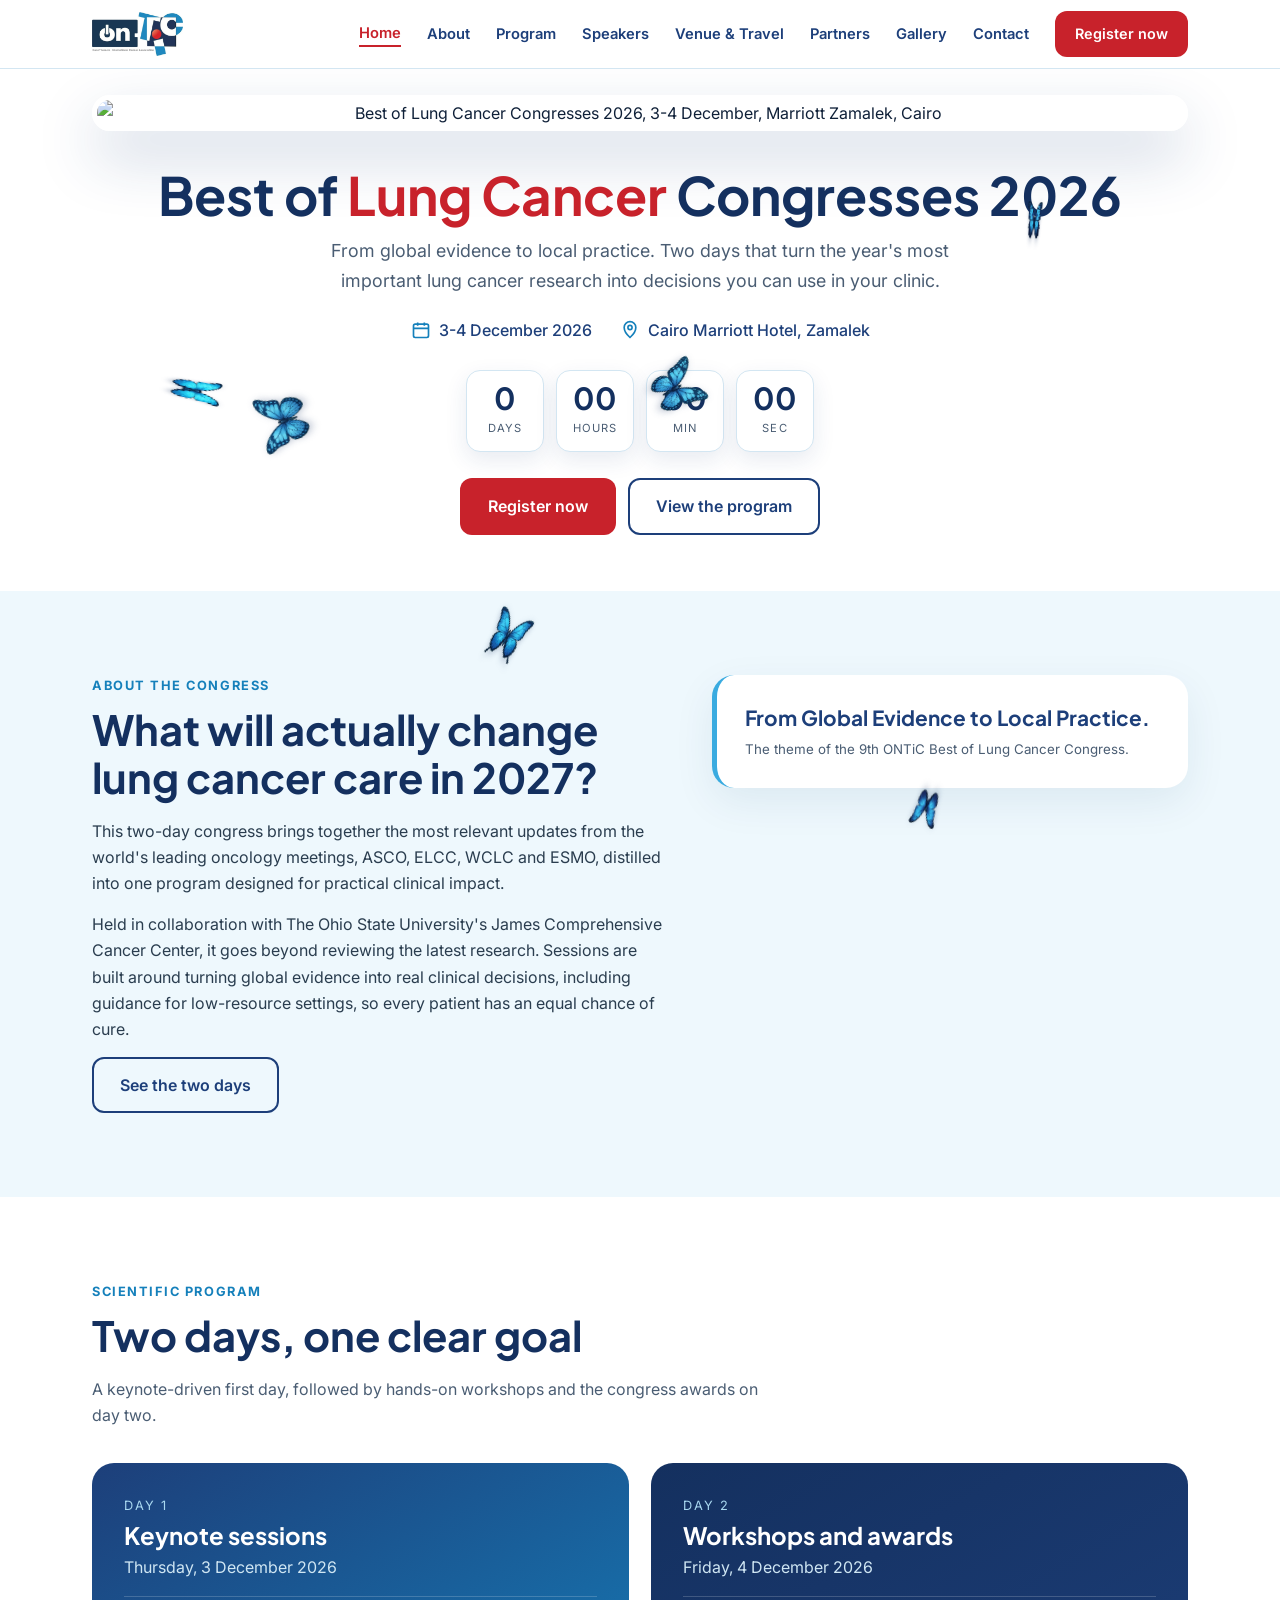
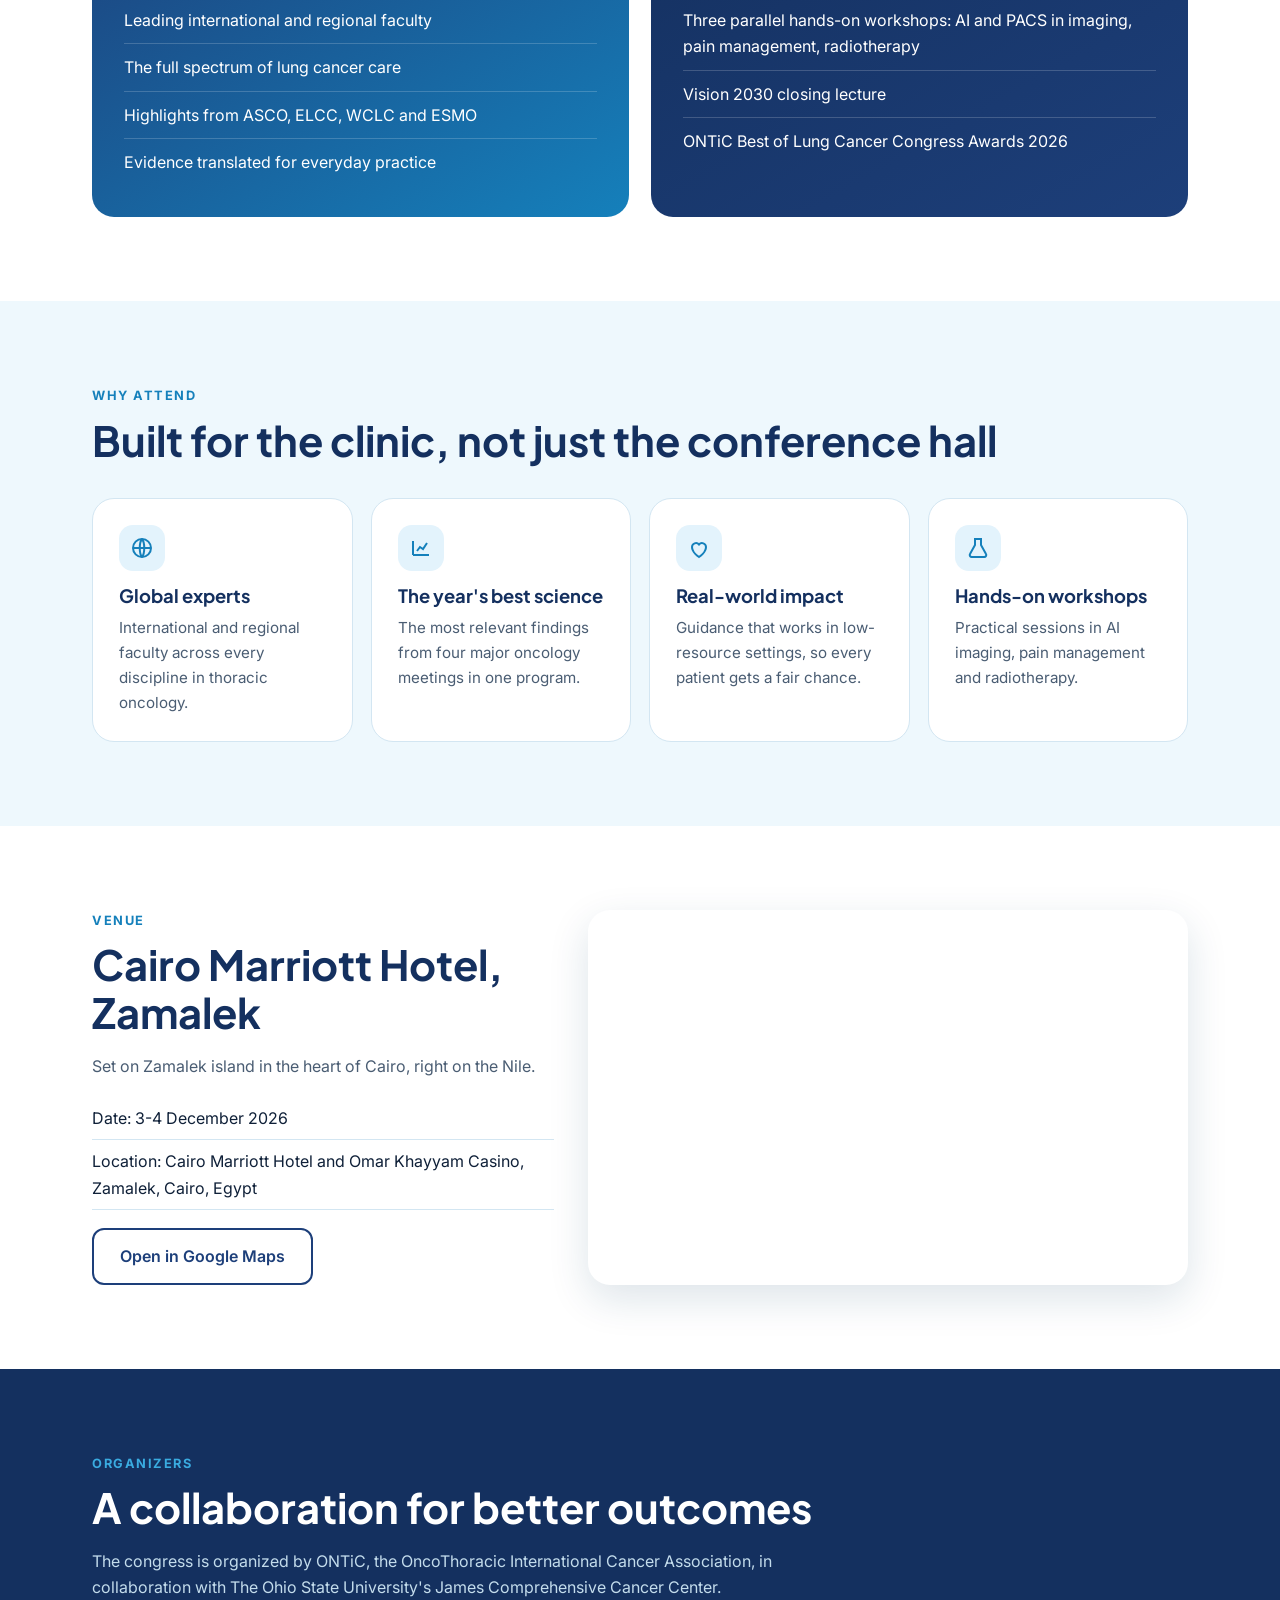
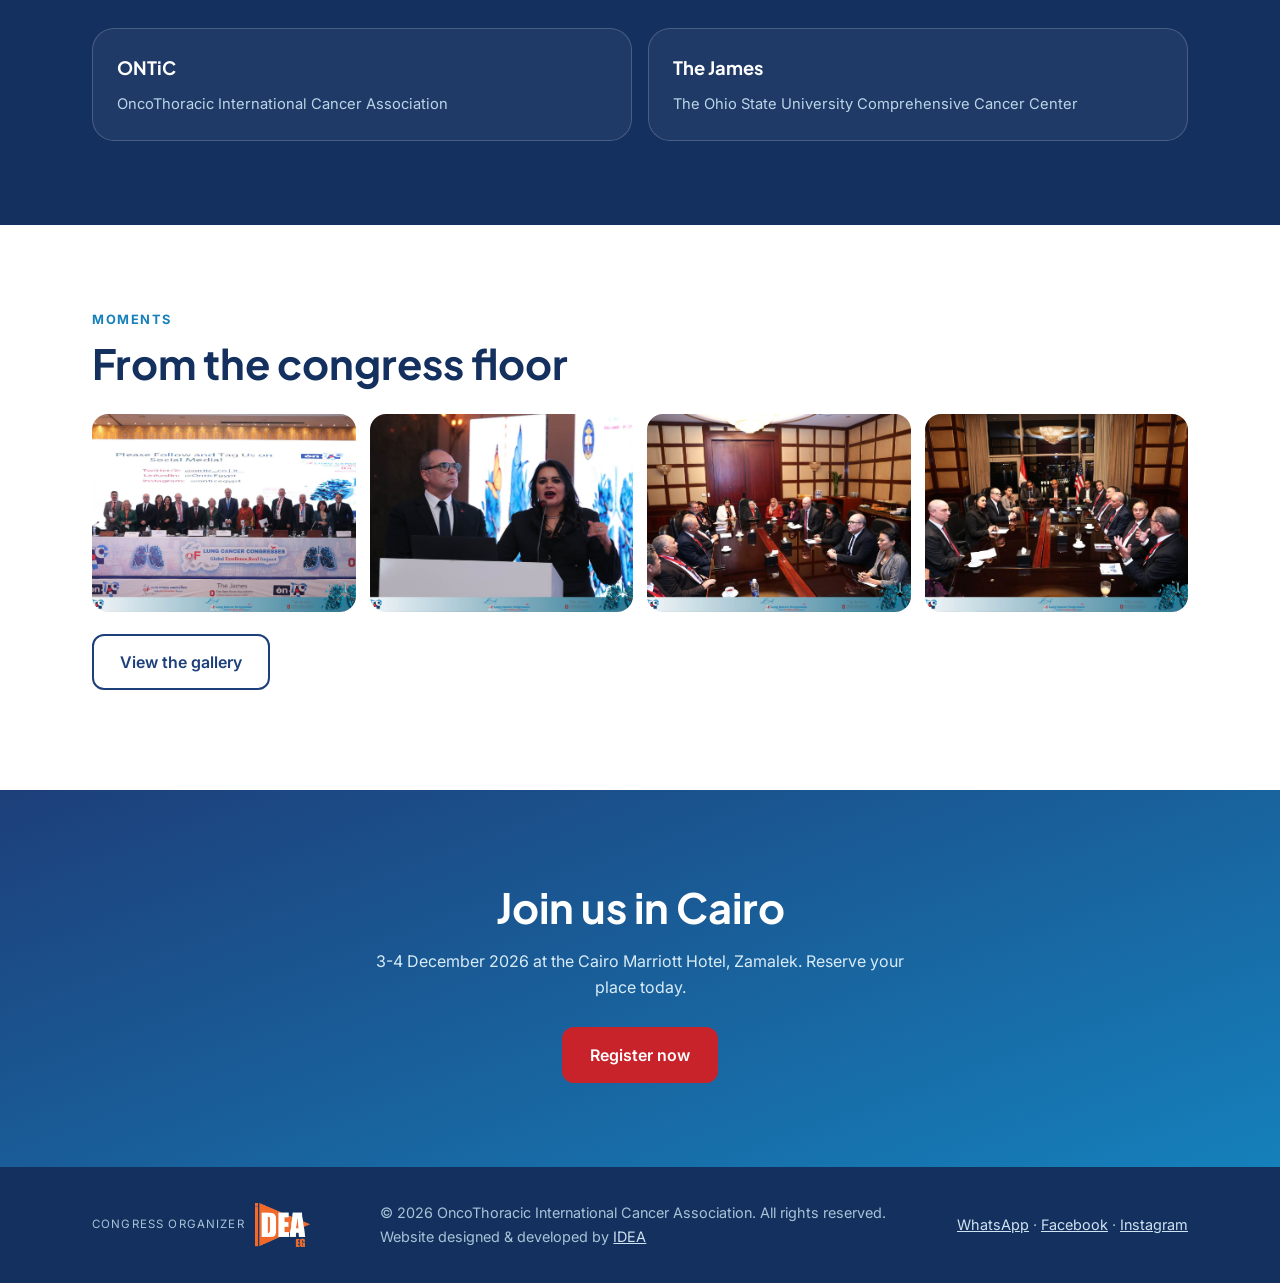
==== index.html @ 3c04a52d "Modify footer links for WhatsApp and Facebook Updated WhatsApp link in footer and Facebook link." ====
<!doctype html>
<html lang="en">
<head>
<meta charset="utf-8">
<meta name="viewport" content="width=device-width,initial-scale=1">
<title>Best of Lung Cancer Congresses 2026 | ONTiC</title>
<meta name="description" content="The 9th ONTiC Best of Lung Cancer Congress, 3-4 December 2026, Cairo Marriott Hotel, Zamalek. From global evidence to local practice, with The James Comprehensive Cancer Center.">
<meta name="theme-color" content="#0d3f64">
<meta property="og:title" content="Best of Lung Cancer Congresses 2026 | ONTiC">
<meta property="og:description" content="3-4 December 2026, Cairo Marriott Hotel, Zamalek. From global evidence to local practice.">
<meta property="og:image" content="https://qqdqkpdclkvppdilbjdg.supabase.co/storage/v1/object/public/website-media/1795201852388-791388853_122196458108934428_35098583031965682_n-edited.jpg">
<link rel="icon" href="data:image/svg+xml,%3Csvg xmlns='http://www.w3.org/2000/svg' viewBox='0 0 32 32'%3E%3Crect width='32' height='32' rx='8' fill='%230d3f64'/%3E%3Ctext x='16' y='22' font-size='17' font-family='Arial' font-weight='700' fill='white' text-anchor='middle'%3EO%3C/text%3E%3C/svg%3E">
<link rel="preconnect" href="https://fonts.googleapis.com"><link rel="preconnect" href="https://fonts.gstatic.com" crossorigin>
<link href="https://fonts.googleapis.com/css2?family=Inter:wght@400;500;600&family=Plus+Jakarta+Sans:wght@600;700;800&display=swap" rel="stylesheet">
<link rel="stylesheet" href="style.css">
</head>
<body>
<header><div class="wrap nav">
  <div class="logos"><a class="brand" href="./" aria-label="ONTiC home"><img src="img/brand/ontic-logo.png" alt="ONTiC, OncoThoracic International Cancer Association"></a></div>
  <nav><a href="./" class=on>Home</a><a href="about.html">About</a><a href="program.html">Program</a><a href="speakers.html">Speakers</a><a href="venue.html">Venue & Travel</a><a href="partners.html">Partners</a><a href="gallery.html">Gallery</a><a href="contact.html">Contact</a><a class="btn btn-red" href="https://dataeventseg.com/r/ontic-2026">Register now</a></nav>
</div></header>

<main id="top">
<section class="home-hero"><div class="wrap">
<img class="banner" src="https://qqdqkpdclkvppdilbjdg.supabase.co/storage/v1/object/public/website-media/1795201852388-791388853_122196458108934428_35098583031965682_n-edited.jpg" alt="Best of Lung Cancer Congresses 2026, 3-4 December, Marriott Zamalek, Cairo">
<h1>Best of <em>Lung Cancer</em> Congresses 2026</h1>
<p class="lead">From global evidence to local practice. Two days that turn the year's most important lung cancer research into decisions you can use in your clinic.</p>
<div class="facts"><div><svg viewBox="0 0 24 24"><rect x="3" y="5" width="18" height="16" rx="2"/><path d="M3 10h18M8 3v4M16 3v4"/></svg>3-4 December 2026</div><div><svg viewBox="0 0 24 24"><path d="M12 21s7-6.2 7-12a7 7 0 1 0-14 0c0 5.8 7 12 7 12z"/><circle cx="12" cy="9" r="2.5"/></svg>Cairo Marriott Hotel, Zamalek</div></div>
<div class="cd" id="cd"><div><b id="d">--</b><small>Days</small></div><div><b id="h">--</b><small>Hours</small></div><div><b id="m">--</b><small>Min</small></div><div><b id="s">--</b><small>Sec</small></div></div>
<div class="btns"><a class="btn btn-red" href="https://dataeventseg.com/r/ontic-2026">Register now</a><a class="btn btn-ghost" href="program.html">View the program</a></div></div></section>

<section class="about" id="about"><div class="wrap cols">
  <div>
    <div class="eyebrow">About the congress</div>
    <h2>What will actually change lung cancer care in 2027?</h2>
    <p>This two-day congress brings together the most relevant updates from the world's leading oncology meetings, ASCO, ELCC, WCLC and ESMO, distilled into one program designed for practical clinical impact.</p>
    <p>Held in collaboration with The Ohio State University's James Comprehensive Cancer Center, it goes beyond reviewing the latest research. Sessions are built around turning global evidence into real clinical decisions, including guidance for low-resource settings, so every patient has an equal chance of cure.</p>
    <a class="btn btn-line" href="program.html">See the two days</a>
  </div>
  <div class="quote"><q>From Global Evidence to Local Practice.</q><small>The theme of the 9th ONTiC Best of Lung Cancer Congress.</small></div>
</div></section>

<section id="program"><div class="wrap">
  <div class="eyebrow">Scientific program</div><h2>Two days, one clear goal</h2>
  <p class="sub">A keynote-driven first day, followed by hands-on workshops and the congress awards on day two.</p>
  <div class="days">
    <div class="day"><div class="n">Day 1</div><h3>Keynote sessions</h3><div class="dt">Thursday, 3 December 2026</div>
      <ul><li>Leading international and regional faculty</li><li>The full spectrum of lung cancer care</li><li>Highlights from ASCO, ELCC, WCLC and ESMO</li><li>Evidence translated for everyday practice</li></ul></div>
    <div class="day two"><div class="n">Day 2</div><h3>Workshops and awards</h3><div class="dt">Friday, 4 December 2026</div>
      <ul><li>Three parallel hands-on workshops: AI and PACS in imaging, pain management, radiotherapy</li><li>Vision 2030 closing lecture</li><li>ONTiC Best of Lung Cancer Congress Awards 2026</li></ul></div>
  </div>
</div></section>

<section id="why" style="background:var(--mist)"><div class="wrap">
  <div class="eyebrow">Why attend</div><h2>Built for the clinic, not just the conference hall</h2>
  <div class="cards">
    <div class="card"><i><svg viewBox="0 0 24 24"><circle cx="12" cy="12" r="9"/><path d="M3 12h18M12 3c3 3.5 3 14.5 0 18M12 3c-3 3.5-3 14.5 0 18"/></svg></i><h3>Global experts</h3><p>International and regional faculty across every discipline in thoracic oncology.</p></div>
    <div class="card"><i><svg viewBox="0 0 24 24"><path d="M4 19V5M4 19h16M8 15l3-4 3 2 4-6"/></svg></i><h3>The year's best science</h3><p>The most relevant findings from four major oncology meetings in one program.</p></div>
    <div class="card"><i><svg viewBox="0 0 24 24"><path d="M12 21s-7-4.5-7-10a4 4 0 0 1 7-2.5A4 4 0 0 1 19 11c0 5.5-7 10-7 10z"/></svg></i><h3>Real-world impact</h3><p>Guidance that works in low-resource settings, so every patient gets a fair chance.</p></div>
    <div class="card"><i><svg viewBox="0 0 24 24"><path d="M9 3v6l-5 9a2 2 0 0 0 2 3h12a2 2 0 0 0 2-3l-5-9V3M8 3h8"/></svg></i><h3>Hands-on workshops</h3><p>Practical sessions in AI imaging, pain management and radiotherapy.</p></div>
  </div>
</div></section>

<section class="venue" id="venue"><div class="wrap box">
  <div>
    <div class="eyebrow">Venue</div><h2>Cairo Marriott Hotel, Zamalek</h2>
    <p class="sub">Set on Zamalek island in the heart of Cairo, right on the Nile.</p>
    <ul><li>Date: 3-4 December 2026</li><li>Location: Cairo Marriott Hotel and Omar Khayyam Casino, Zamalek, Cairo, Egypt</li></ul>
    <a class="btn btn-line" target="_blank" rel="noopener" href="https://maps.app.goo.gl/ZYZ76ScKNF3MNKgS8">Open in Google Maps</a>
  </div>
  <iframe title="Venue map" loading="lazy" referrerpolicy="no-referrer-when-downgrade" src="https://www.google.com/maps?q=Cairo+Marriott+Hotel+%26+Omar+Khayyam+Casino,+Zamalek&output=embed"></iframe>
</div></section>

<section class="org" id="organizers"><div class="wrap">
  <div class="eyebrow" style="color:var(--sky)">Organizers</div><h2>A collaboration for better outcomes</h2>
  <p class="sub">The congress is organized by ONTiC, the OncoThoracic International Cancer Association, in collaboration with The Ohio State University's James Comprehensive Cancer Center.</p>
  <div class="orgs">
    <div><b>ONTiC</b><span>OncoThoracic International Cancer Association</span></div>
    <div><b>The James</b><span>The Ohio State University Comprehensive Cancer Center</span></div>
  </div>
</div></section>

<section><div class="wrap"><div class="eyebrow">Moments</div><h2>From the congress floor</h2><div class="strip"><a href="gallery.html"><img loading="lazy" src="img/gallery/g13.jpg" alt="Congress photo"></a><a href="gallery.html"><img loading="lazy" src="img/gallery/g09.jpg" alt="Congress photo"></a><a href="gallery.html"><img loading="lazy" src="img/gallery/g15.jpg" alt="Congress photo"></a><a href="gallery.html"><img loading="lazy" src="img/gallery/g16.jpg" alt="Congress photo"></a></div><p style="margin-top:22px"><a class="btn btn-line" href="gallery.html">View the gallery</a></p></div></section>
<section class="cta"><div class="wrap">
  <h2>Join us in Cairo</h2>
  <p>3-4 December 2026 at the Cairo Marriott Hotel, Zamalek. Reserve your place today.</p>
  <a class="btn btn-red" href="https://dataeventseg.com/r/ontic-2026">Register now</a>
</div></section>
</main>

<footer><div class="wrap row"><div class="forg"><span>Congress Organizer</span><img src="img/brand/idea-logo.png" alt="IDEA"></div><div>&copy; 2026 OncoThoracic International Cancer Association. All rights reserved.<br>Website designed &amp; developed by <a href="https://ideaeg.online" target="_blank" rel="noopener">IDEA</a></div><div><a href="https://wa.me/201007770430">WhatsApp</a> &middot; <a href="https://www.facebook.com/share/1Cdbz6GnZb/">Facebook</a> &middot; <a href="https://www.instagram.com/onticegypt/">Instagram</a></div></div></footer>

<script src="js/butterflies.js"></script>
<script>
(function(){
var T=Date.UTC(2026,11,3,7,0,0);
function p(n){return String(n).padStart(2,'0');}
function tick(){var s=Math.max(0,Math.floor((T-Date.now())/1000));
 document.getElementById('d').textContent=Math.floor(s/86400);document.getElementById('h').textContent=p(Math.floor(s%86400/3600));
 document.getElementById('m').textContent=p(Math.floor(s%3600/60));document.getElementById('s').textContent=p(s%60);}
tick();setInterval(tick,1000);
window.addEventListener('load',function(){window.startButterflies({base:'img/butterflies/',spread:true});});
})();
</script>
</body>
</html>
---- style.css ----
:root{--navy:#14305f;--navy2:#1d3f7a;--blue:#1580bb;--sky:#3aabe0;--ice:#e3f3fc;--mist:#eef8fd;--ink:#0f2038;--soft:#4a5d73;--line:#d3e6f2;--sand:#f6e7c9;--red:#c8222b;--gold:#d4af37;--r:22px}
*{box-sizing:border-box}html{scroll-behavior:smooth}
body{background:linear-gradient(180deg,#cfeafa 0,#f3fafe 520px,#fff 900px);background-attachment:scroll;margin:0;font-family:Inter,system-ui,Segoe UI,sans-serif;color:var(--ink);background:#fff;line-height:1.65}
h1,h2,h3{font-family:"Plus Jakarta Sans",Inter,sans-serif;line-height:1.15;margin:0}
a{color:inherit}img{max-width:100%}
.wrap{max-width:1140px;margin:0 auto;padding:0 22px}
.btn{display:inline-flex;align-items:center;gap:8px;padding:13px 26px;border-radius:12px;font-weight:600;text-decoration:none;border:2px solid transparent;transition:.2s}
.btn-red{background:var(--red);color:#fff}.btn-red:hover{background:#c9161c}
.btn-ghost{border-color:rgba(255,255,255,.55);color:#fff}.btn-ghost:hover{background:rgba(255,255,255,.12)}
.btn-line{border-color:var(--navy2);color:var(--navy2)}.btn-line:hover{background:var(--navy2);color:#fff}
header{position:sticky;top:0;z-index:50;background:rgba(255,255,255,.82);backdrop-filter:blur(12px);border-bottom:1px solid var(--line)}
.nav{display:flex;align-items:center;justify-content:space-between;height:68px}
.brand{font-family:'Plus Jakarta Sans';font-weight:800;font-size:1.45rem;color:var(--navy);text-decoration:none;letter-spacing:.02em}
.brand span{color:var(--sky)}
.nav nav{display:flex;gap:26px;align-items:center}.nav nav a{color:var(--navy2);text-decoration:none;font-size:.92rem;font-weight:600}.nav nav a:hover{color:var(--red)}.nav nav a.btn{color:#fff}
.nav .btn{padding:9px 18px;font-size:.9rem}
@media(max-width:1020px){.nav{height:auto;flex-direction:column;gap:6px;padding:10px 0}.nav nav{overflow-x:auto;max-width:100%;gap:16px;white-space:nowrap;padding-bottom:4px}}

.hero .grid{display:grid;grid-template-columns:1.05fr 1fr;gap:46px;align-items:center}
@media(max-width:900px){.hero .grid{grid-template-columns:1fr}}
.tag{display:inline-block;padding:6px 14px;border:1px solid rgba(255,255,255,.3);border-radius:99px;font-size:.8rem;letter-spacing:.08em;text-transform:uppercase;color:#bfe3f6}
.hero h1{font-size:clamp(2.2rem,5vw,3.7rem);margin:18px 0 14px;font-weight:800}
.hero h1 em{font-style:normal;color:var(--sky)}
.hero p.lead{font-size:1.15rem;color:#d6e8f4;max-width:560px}
.facts{display:flex;flex-wrap:wrap;gap:12px 28px;margin:22px 0;color:#e8f4fb;font-weight:500}
.facts div{display:flex;gap:8px;align-items:center}
.facts svg{width:20px;height:20px;stroke:var(--sky);fill:none;stroke-width:2}
.cd{display:flex;gap:12px;margin:26px 0}
.cd div{background:rgba(255,255,255,.1);border:1px solid rgba(255,255,255,.18);border-radius:14px;min-width:78px;padding:12px 6px;text-align:center}
.cd b{display:block;font-family:"Plus Jakarta Sans";font-size:1.9rem;line-height:1}
.cd small{font-size:.7rem;letter-spacing:.1em;text-transform:uppercase;color:#a9d3ea}
.hero .btns{display:flex;gap:12px;flex-wrap:wrap}
.poster{border-radius:26px;overflow:hidden;box-shadow:0 30px 70px rgba(0,0,0,.4);border:6px solid rgba(255,255,255,.12);background:#cfe9f7}
.poster img{display:block;width:100%;height:auto}
section{padding:84px 0}
.eyebrow{color:var(--blue);font-weight:700;letter-spacing:.12em;text-transform:uppercase;font-size:.8rem}
h2{font-size:clamp(1.8rem,3.4vw,2.6rem);margin:10px 0 16px;color:var(--navy)}
.sub{color:var(--soft);max-width:680px}
.about{background:var(--mist)}
.about .cols{display:grid;grid-template-columns:1.2fr 1fr;gap:48px;align-items:start}
@media(max-width:900px){.about .cols{grid-template-columns:1fr}}
.about p{margin:0 0 14px;color:#2a3d4f}
.quote{background:#fff;border-left:5px solid var(--sky);border-radius:var(--r);padding:26px 28px;box-shadow:0 14px 40px rgba(13,63,100,.08)}
.quote q{font-family:"Plus Jakarta Sans";font-size:1.3rem;font-weight:700;color:var(--navy2);display:block;quotes:none}
.quote small{color:var(--soft)}
.cards{display:grid;grid-template-columns:repeat(auto-fit,minmax(230px,1fr));gap:18px;margin-top:34px}
.card{background:#fff;border:1px solid var(--line);border-radius:var(--r);padding:26px;transition:.25s}
.card:hover{transform:translateY(-4px);box-shadow:0 18px 40px rgba(13,63,100,.12)}
.card i{display:grid;place-items:center;width:46px;height:46px;border-radius:14px;background:var(--ice);margin-bottom:14px}
.card i svg{width:24px;height:24px;stroke:var(--blue);fill:none;stroke-width:2}
.card h3{font-size:1.15rem;color:var(--navy);margin-bottom:8px}.card p{margin:0;color:var(--soft);font-size:.95rem}
.days{display:grid;grid-template-columns:1fr 1fr;gap:22px;margin-top:34px}
@media(max-width:800px){.days{grid-template-columns:1fr}}
.day{border-radius:var(--r);padding:32px;color:#fff;background:linear-gradient(150deg,var(--navy2),var(--blue))}
.day.two{background:linear-gradient(150deg,var(--navy),var(--navy2))}
.day .n{font-size:.8rem;letter-spacing:.14em;text-transform:uppercase;color:#a9d8f0}
.day h3{font-size:1.5rem;margin:6px 0 4px}.day .dt{color:#cfe6f3;margin-bottom:16px}
.day ul{margin:0;padding:0;list-style:none}.day li{padding:10px 0;border-top:1px solid rgba(255,255,255,.18)}
.venue .box{display:grid;grid-template-columns:1fr 1.3fr;gap:34px;align-items:stretch}
@media(max-width:900px){.venue .box{grid-template-columns:1fr}}
.venue iframe{width:100%;min-height:340px;border:0;border-radius:var(--r);box-shadow:0 14px 40px rgba(13,63,100,.14)}
.venue ul{padding:0;list-style:none;margin:18px 0}.venue li{padding:8px 0;border-bottom:1px solid var(--line)}
.org{background:var(--navy);color:#fff}.org h2{color:#fff}.org .sub{color:#c3dcec}
.orgs{display:flex;flex-wrap:wrap;gap:16px;margin-top:28px}
.orgs div{flex:1;min-width:240px;border:1px solid rgba(255,255,255,.18);border-radius:var(--r);padding:24px;background:rgba(255,255,255,.05)}
.orgs b{display:block;font-family:"Plus Jakarta Sans";font-size:1.15rem;margin-bottom:6px}.orgs span{color:#b9d6e8;font-size:.92rem}
.cta{background:linear-gradient(160deg,var(--navy2),var(--blue));color:#fff;text-align:center}
.cta h2{color:#fff}.cta p{color:#d8ecf8;max-width:560px;margin:0 auto 26px}
footer{background:var(--navy);color:#a7c3d6;padding:34px 0;font-size:.9rem}
footer .row{display:flex;justify-content:space-between;gap:14px;flex-wrap:wrap;align-items:center}
footer a{color:#cfe3f1}

.nav nav a.on{color:var(--red);border-bottom:2px solid var(--red)}
.tl{border-left:3px solid var(--line);margin:30px 0 0 8px;padding-left:26px}.tl div{position:relative;padding:0 0 22px}
.tl div:before{content:"";position:absolute;left:-35px;top:6px;width:13px;height:13px;border-radius:50%;background:var(--sky);border:3px solid #fff;box-shadow:0 0 0 2px var(--sky)}
.tl b{font-family:"Plus Jakarta Sans";color:var(--navy2)}
.grid3{display:grid;grid-template-columns:repeat(auto-fit,minmax(250px,1fr));gap:16px;margin-top:26px}
.person{background:#fff;border:1px solid var(--line);border-radius:18px;padding:18px;display:flex;gap:14px;align-items:center}
.av{flex:none;width:54px;height:54px;border-radius:50%;background:linear-gradient(135deg,var(--blue),var(--navy2));color:#fff;display:grid;place-items:center;font-weight:700;font-family:"Plus Jakarta Sans"}
.person b{display:block;color:var(--navy);line-height:1.25}.person small{color:var(--soft)}
.vt{font-size:.7rem;background:var(--ice);color:var(--blue);border-radius:99px;padding:2px 8px;margin-left:6px;font-weight:600}
.lead-card{background:linear-gradient(150deg,var(--navy2),var(--blue));color:#fff;border-radius:var(--r);padding:26px}
.lead-card small{color:#cfe6f3}
.tabs{display:flex;gap:10px;margin:26px 0;flex-wrap:wrap}.tabs button{border:2px solid var(--navy2);background:#fff;color:var(--navy2);padding:10px 22px;border-radius:12px;font-weight:600;font:inherit;font-weight:600;cursor:pointer}
.tabs button.on{background:var(--navy2);color:#fff}
.slot{display:grid;grid-template-columns:130px 1fr;gap:18px;padding:18px 0;border-top:1px solid var(--line)}
@media(max-width:640px){.slot{grid-template-columns:1fr;gap:4px}}
.slot time{font-weight:700;color:var(--blue);font-variant-numeric:tabular-nums}
.slot h3{font-size:1.08rem;color:var(--navy)}.slot p{margin:4px 0 0;color:var(--soft);font-size:.92rem}
.k{display:inline-block;font-size:.7rem;letter-spacing:.08em;text-transform:uppercase;background:var(--ice);color:var(--navy2);border-radius:6px;padding:2px 8px;margin-bottom:6px;font-weight:700}
.k.b{background:#fff3d6;color:#8a6500}.k.p{background:#fde7e8;color:#a3141a}
.gal{display:grid;grid-template-columns:repeat(auto-fill,minmax(220px,1fr));gap:14px;margin-top:26px}
.gal div{aspect-ratio:4/3;border-radius:16px;background:linear-gradient(135deg,var(--ice),#cfe9f7);display:grid;place-items:center;color:var(--blue);font-size:.85rem;border:1px dashed #9fcbe3}
.gal img{width:100%;height:100%;object-fit:cover;border-radius:16px}
.ct{display:grid;grid-template-columns:repeat(auto-fit,minmax(240px,1fr));gap:16px;margin-top:26px}
.ct a{display:block;text-decoration:none;background:#fff;border:1px solid var(--line);border-radius:18px;padding:22px}
.ct a:hover{box-shadow:0 14px 34px rgba(13,63,100,.12)}.ct b{display:block;color:var(--navy)}.ct span{color:var(--soft)}
.vals{display:grid;grid-template-columns:repeat(auto-fit,minmax(230px,1fr));gap:16px;margin-top:22px}
ol.obj{padding-left:20px;color:#2a3d4f}ol.obj li{margin:8px 0}

.home-hero{padding:26px 0 56px;text-align:center}
.banner{display:block;width:100%;max-width:1180px;margin:0 auto;border-radius:26px;box-shadow:0 26px 60px rgba(29,63,122,.22);border:5px solid #fff}
.home-hero h1{font-size:clamp(2rem,4.6vw,3.3rem);color:var(--navy);margin:34px 0 10px}.home-hero h1 em{font-style:normal;color:var(--red)}
.home-hero .lead{max-width:640px;margin:0 auto;color:var(--soft);font-size:1.12rem}
.home-hero .facts{justify-content:center;color:var(--navy2)}.home-hero .facts svg{stroke:var(--blue)}
.home-hero .cd{justify-content:center}.home-hero .cd div{background:#fff;border:1px solid var(--line);box-shadow:0 8px 22px rgba(29,63,122,.1)}
.home-hero .cd b{color:var(--navy)}.home-hero .cd small{color:var(--soft)}
.home-hero .btns{justify-content:center;display:flex;gap:12px;flex-wrap:wrap}
.btn-ghost{border-color:var(--navy2)!important;color:var(--navy2)!important}.btn-ghost:hover{background:var(--navy2)!important;color:#fff!important}
.org,.cta,.day{--x:0}

.page-hero{position:relative;overflow:hidden;padding:60px 0 54px;background:linear-gradient(180deg,#bfe4f8 0,#e6f5fc 70%,#f8efd9 100%)}
.page-hero .wrap{position:relative;z-index:2}
.page-hero h1{font-size:clamp(2rem,4.4vw,3.1rem);margin:12px 0 8px;color:var(--navy)}
.page-hero p{color:var(--soft);max-width:560px;margin:0}
.crumb{font-size:.85rem;color:var(--soft)}.crumb a{text-decoration:none;color:var(--blue)}
.lung{position:absolute;right:max(2vw,calc((100vw - 1140px)/2));top:0;bottom:0;width:440px;overflow:hidden;z-index:1;-webkit-mask-image:radial-gradient(closest-side,#000 62%,transparent 100%);mask-image:radial-gradient(closest-side,#000 62%,transparent 100%)}
.lung img{position:absolute;width:1300px;max-width:none;left:-470px;top:-290px}
@media(max-width:900px){.lung{opacity:.35;right:-120px}}
.leaders{display:grid;grid-template-columns:repeat(auto-fit,minmax(260px,1fr));gap:22px;margin-top:28px}
.leader{background:#fff;border:1px solid var(--line);border-radius:24px;overflow:hidden;box-shadow:0 14px 36px rgba(29,63,122,.1)}
.leader img{display:block;width:100%;aspect-ratio:4/4.4;object-fit:cover;object-position:top}
.leader div{padding:18px 20px 22px}.leader b{display:block;font-family:"Plus Jakarta Sans";font-size:1.15rem;color:var(--navy)}
.leader small{display:block;color:var(--blue);font-weight:600;margin:4px 0 6px}.leader span{color:var(--soft);font-size:.9rem}
.pres{display:flex;gap:18px;align-items:center;margin-bottom:14px}.pres img{width:92px;height:92px;border-radius:50%;object-fit:cover;object-position:top;border:3px solid rgba(255,255,255,.6)}

.gal .gi{padding:0;border:0;aspect-ratio:4/3;border-radius:16px;overflow:hidden;cursor:zoom-in;background:#cfe9f7;display:block}
.gal .gi img{width:100%;height:100%;object-fit:cover;transition:.35s;display:block}.gal .gi:hover img{transform:scale(1.05)}
.lb{position:fixed;inset:0;z-index:100;background:rgba(8,20,40,.92);display:flex;align-items:center;justify-content:center}.lb[hidden]{display:none}
.lb img{max-width:92vw;max-height:88vh;border-radius:12px;object-fit:contain}
.lb button{position:absolute;background:rgba(255,255,255,.15);color:#fff;border:0;width:46px;height:46px;border-radius:50%;font-size:1.8rem;cursor:pointer;line-height:1}
.lb .x{top:18px;right:18px}.lb .pv{left:16px;top:50%}.lb .nx{right:16px;top:50%}
.strip{display:grid;grid-template-columns:repeat(auto-fit,minmax(230px,1fr));gap:14px;margin-top:26px}.strip img{width:100%;aspect-ratio:4/3;object-fit:cover;border-radius:16px;display:block}
.gal .gi img,.strip img{object-position:50% 28%}

.logos{display:flex;align-items:center;gap:16px}.logos .brand img{display:block;height:44px;width:auto}
.org-tag{display:flex;align-items:center;gap:8px;padding-left:16px;border-left:1px solid var(--line)}
.org-tag small{font-size:.62rem;letter-spacing:.1em;text-transform:uppercase;color:var(--soft);font-weight:700;line-height:1.15;max-width:72px}
.org-tag img{height:34px;width:auto;display:block}
.forg{display:flex;align-items:center;gap:10px}.forg span{font-size:.72rem;letter-spacing:.1em;text-transform:uppercase;color:#a7c3d6}
.forg img{height:44px;width:auto}
@media(max-width:1020px){.logos{justify-content:center}}
@media(max-width:520px){.org-tag small{display:none}.logos .brand img{height:38px}}
.org-tag img{background:var(--navy);border-radius:8px;padding:3px 6px;height:36px}
.forg img{height:44px;width:auto}

.ml{margin:8px 0 0;padding-left:18px;color:var(--soft);font-size:.92rem}.ml li{margin:3px 0}.ml.sc{list-style:none;padding-left:0}.ml.sc li{padding:4px 0;border-top:1px dashed var(--line)}
.slot p em{color:var(--navy2);font-style:normal;font-weight:600}
.awards{display:grid;grid-template-columns:repeat(auto-fit,minmax(260px,1fr));gap:14px}
.aw{background:#fff;border:1px solid var(--line);border-left:4px solid var(--gold);border-radius:14px;padding:14px 18px}.aw span{display:block;font-size:.78rem;letter-spacing:.06em;text-transform:uppercase;color:var(--soft);font-weight:700}.aw b{color:var(--navy)}

.bf-opt{display:inline-flex;align-items:center;gap:8px;font-size:.85rem;color:var(--soft);cursor:pointer;user-select:none}.bf-opt input{width:16px;height:16px;accent-color:var(--blue)}
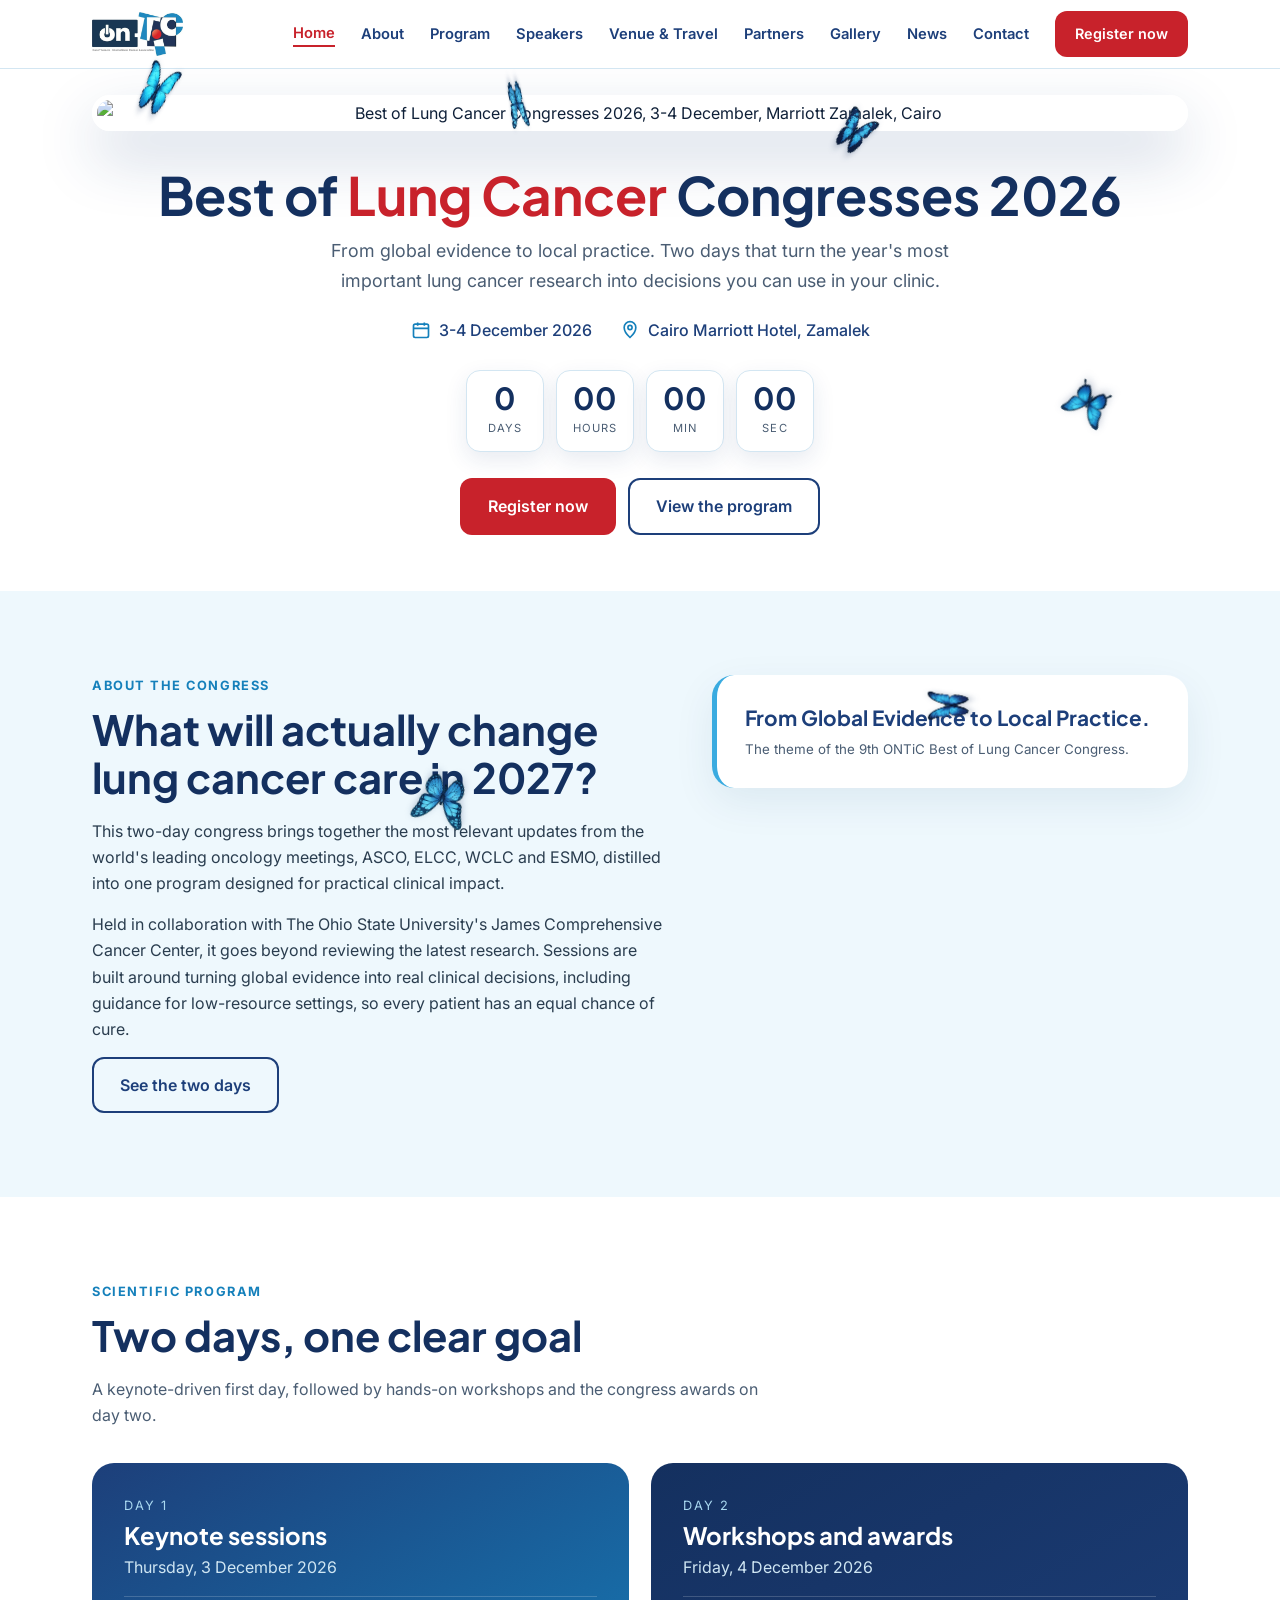
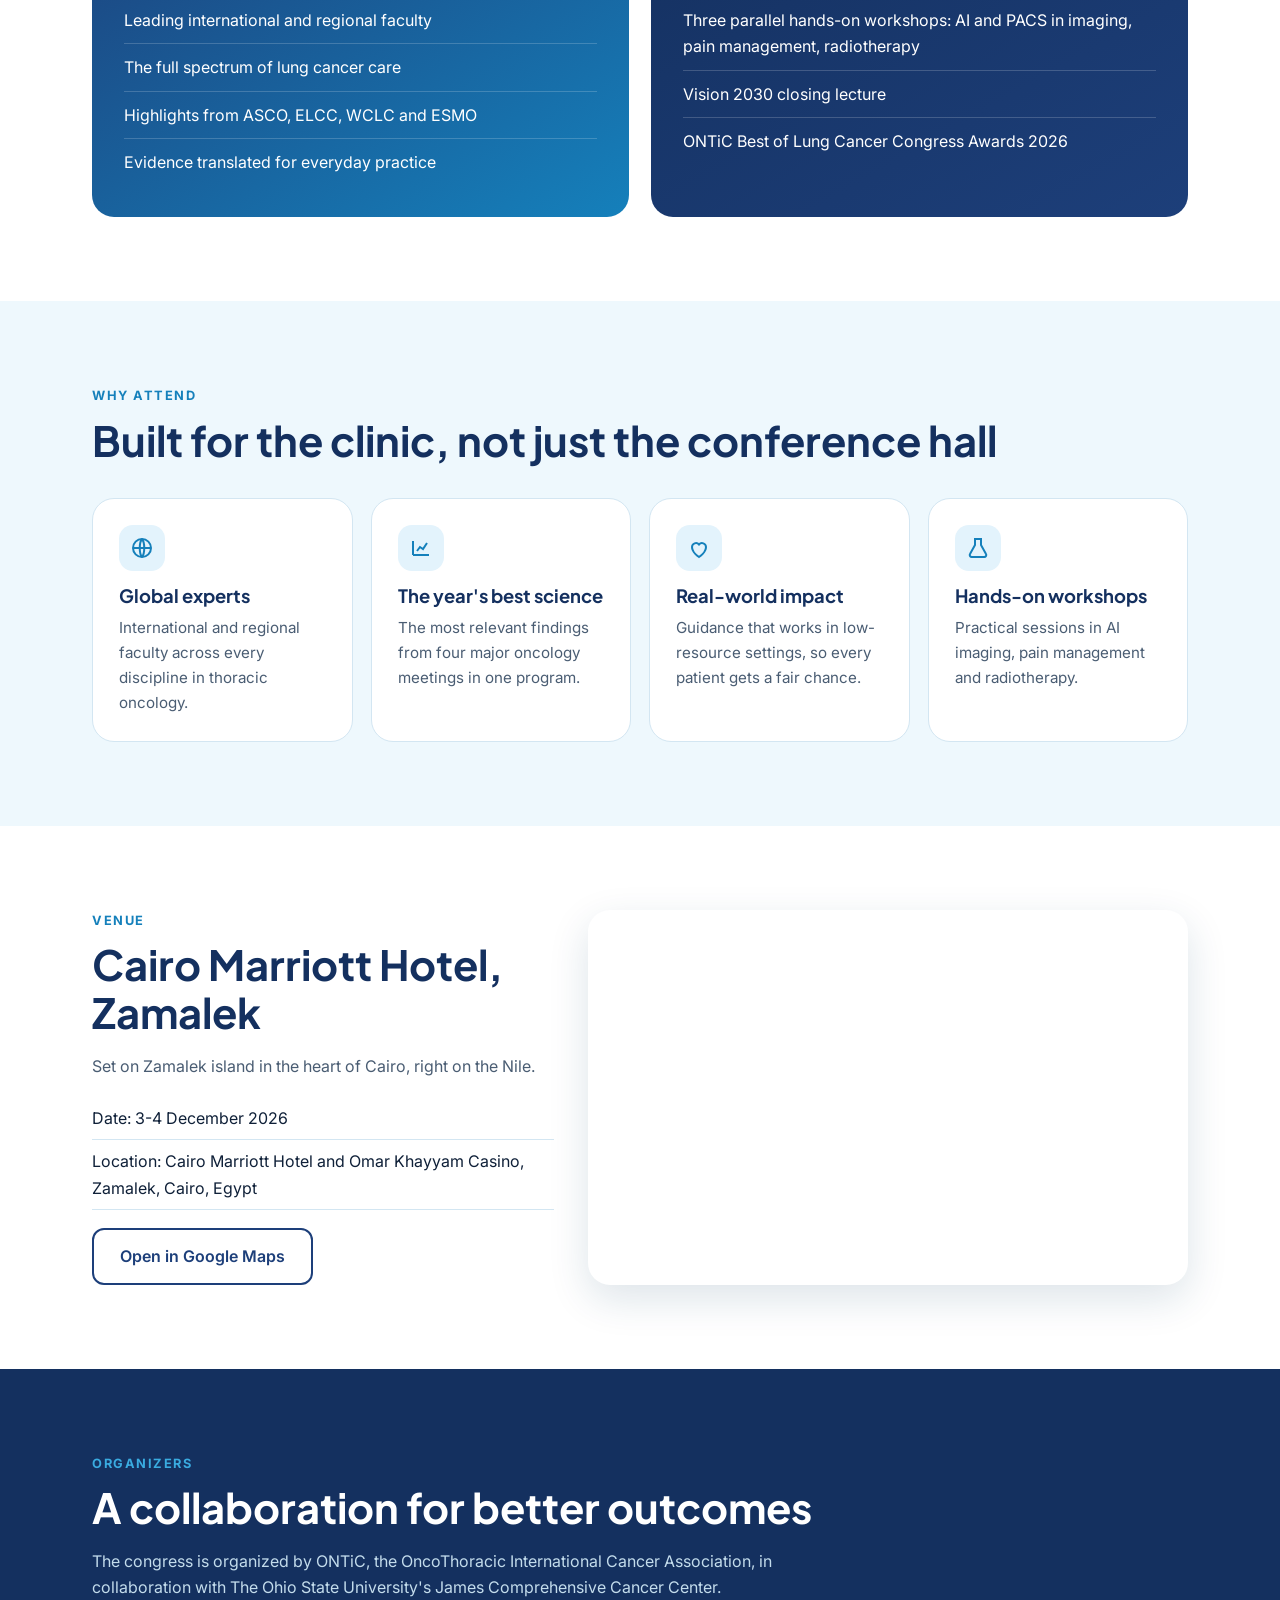
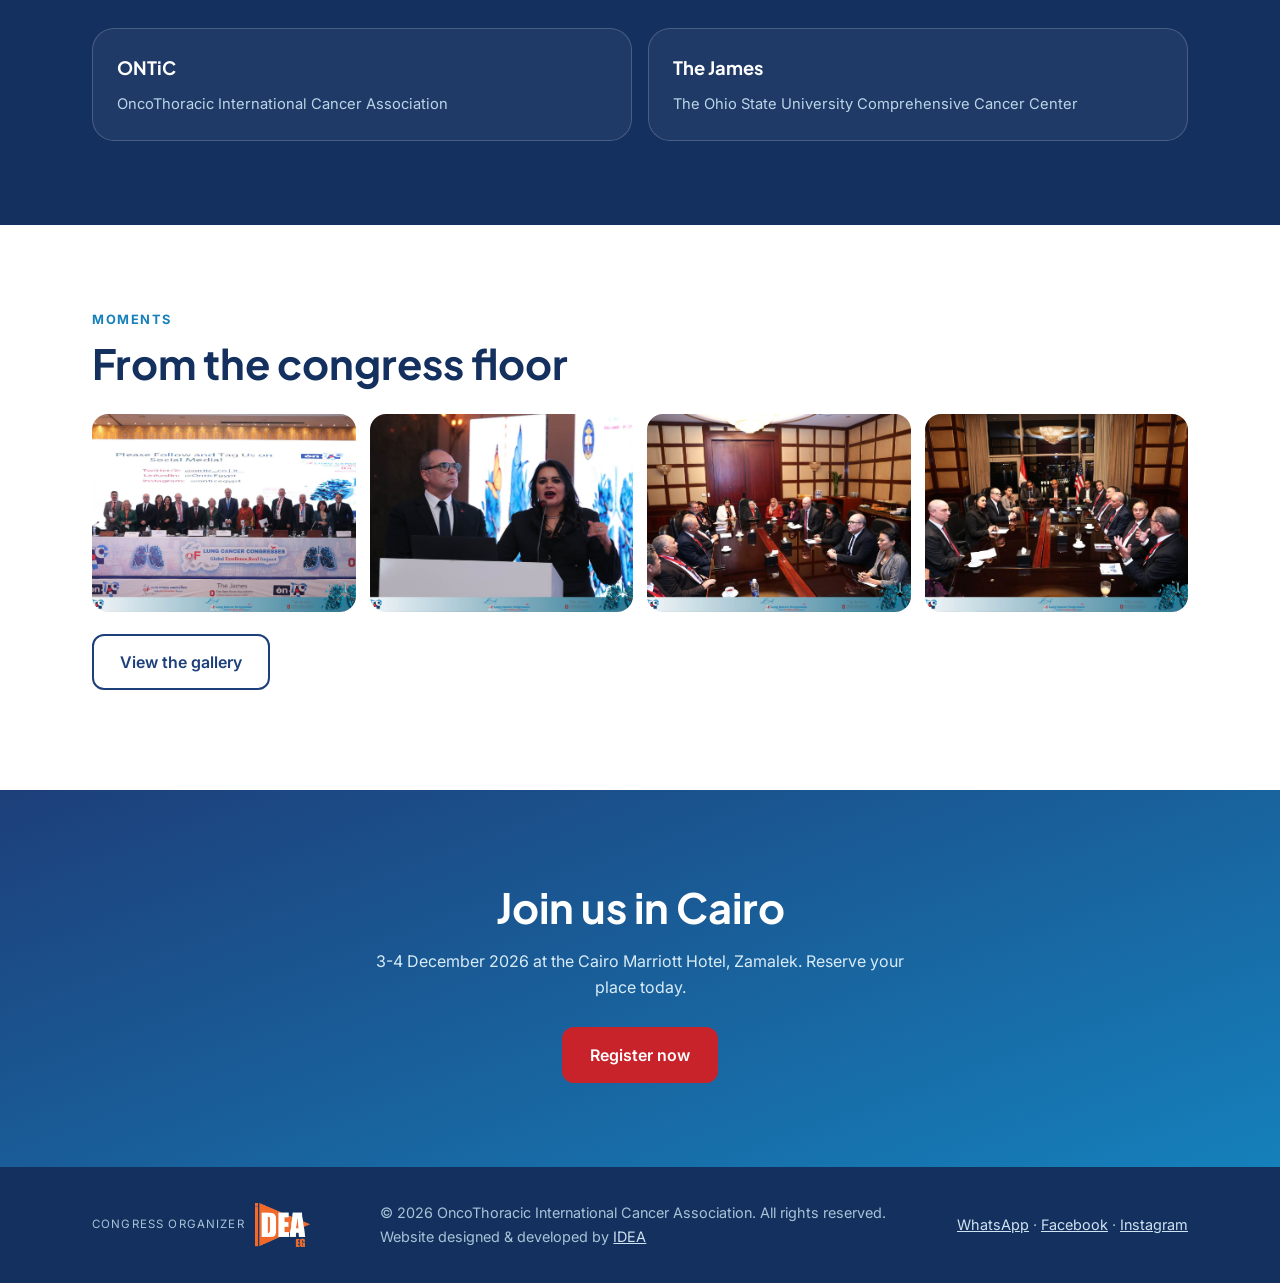
==== commit 55b8de5d: "Update navigation and add news link in index.html" ====
--- a/index.html
+++ b/index.html
@@ -13,11 +13,11 @@
 <link rel="preconnect" href="https://fonts.googleapis.com"><link rel="preconnect" href="https://fonts.gstatic.com" crossorigin>
 <link href="https://fonts.googleapis.com/css2?family=Inter:wght@400;500;600&family=Plus+Jakarta+Sans:wght@600;700;800&display=swap" rel="stylesheet">
 <link rel="stylesheet" href="style.css">
-</head>
+<script src="js/boot.js"></script></head>
 <body>
 <header><div class="wrap nav">
   <div class="logos"><a class="brand" href="./" aria-label="ONTiC home"><img src="img/brand/ontic-logo.png" alt="ONTiC, OncoThoracic International Cancer Association"></a></div>
-  <nav><a href="./" class=on>Home</a><a href="about.html">About</a><a href="program.html">Program</a><a href="speakers.html">Speakers</a><a href="venue.html">Venue & Travel</a><a href="partners.html">Partners</a><a href="gallery.html">Gallery</a><a href="contact.html">Contact</a><a class="btn btn-red" href="https://dataeventseg.com/r/ontic-2026">Register now</a></nav>
+  <nav><a href="./" class=on>Home</a><a href="about.html">About</a><a href="program.html">Program</a><a href="speakers.html">Speakers</a><a href="venue.html">Venue & Travel</a><a href="partners.html">Partners</a><a href="gallery.html">Gallery</a><a href="news.html">News</a><a href="contact.html">Contact</a><a class="btn btn-red" href="https://dataeventseg.com/r/ontic-2026">Register now</a></nav>
 </div></header>
 
 <main id="top">
@@ -88,9 +88,10 @@
 </div></section>
 </main>
 
+<section id="latest" data-nocms hidden></section>
 <footer><div class="wrap row"><div class="forg"><span>Congress Organizer</span><img src="img/brand/idea-logo.png" alt="IDEA"></div><div>&copy; 2026 OncoThoracic International Cancer Association. All rights reserved.<br>Website designed &amp; developed by <a href="https://ideaeg.online" target="_blank" rel="noopener">IDEA</a></div><div><a href="https://wa.me/201007770430">WhatsApp</a> &middot; <a href="https://www.facebook.com/share/1Cdbz6GnZb/">Facebook</a> &middot; <a href="https://www.instagram.com/onticegypt/">Instagram</a></div></div></footer>
 
-<script src="js/butterflies.js"></script>
+<script src="js/butterflies.js"></script><script src="js/site.js"></script>
 <script>
 (function(){
 var T=Date.UTC(2026,11,3,7,0,0);
@@ -99,7 +100,7 @@
  document.getElementById('d').textContent=Math.floor(s/86400);document.getElementById('h').textContent=p(Math.floor(s%86400/3600));
  document.getElementById('m').textContent=p(Math.floor(s%3600/60));document.getElementById('s').textContent=p(s%60);}
 tick();setInterval(tick,1000);
-window.addEventListener('load',function(){window.startButterflies({base:'img/butterflies/',spread:true});});
+
 })();
 </script>
 </body>
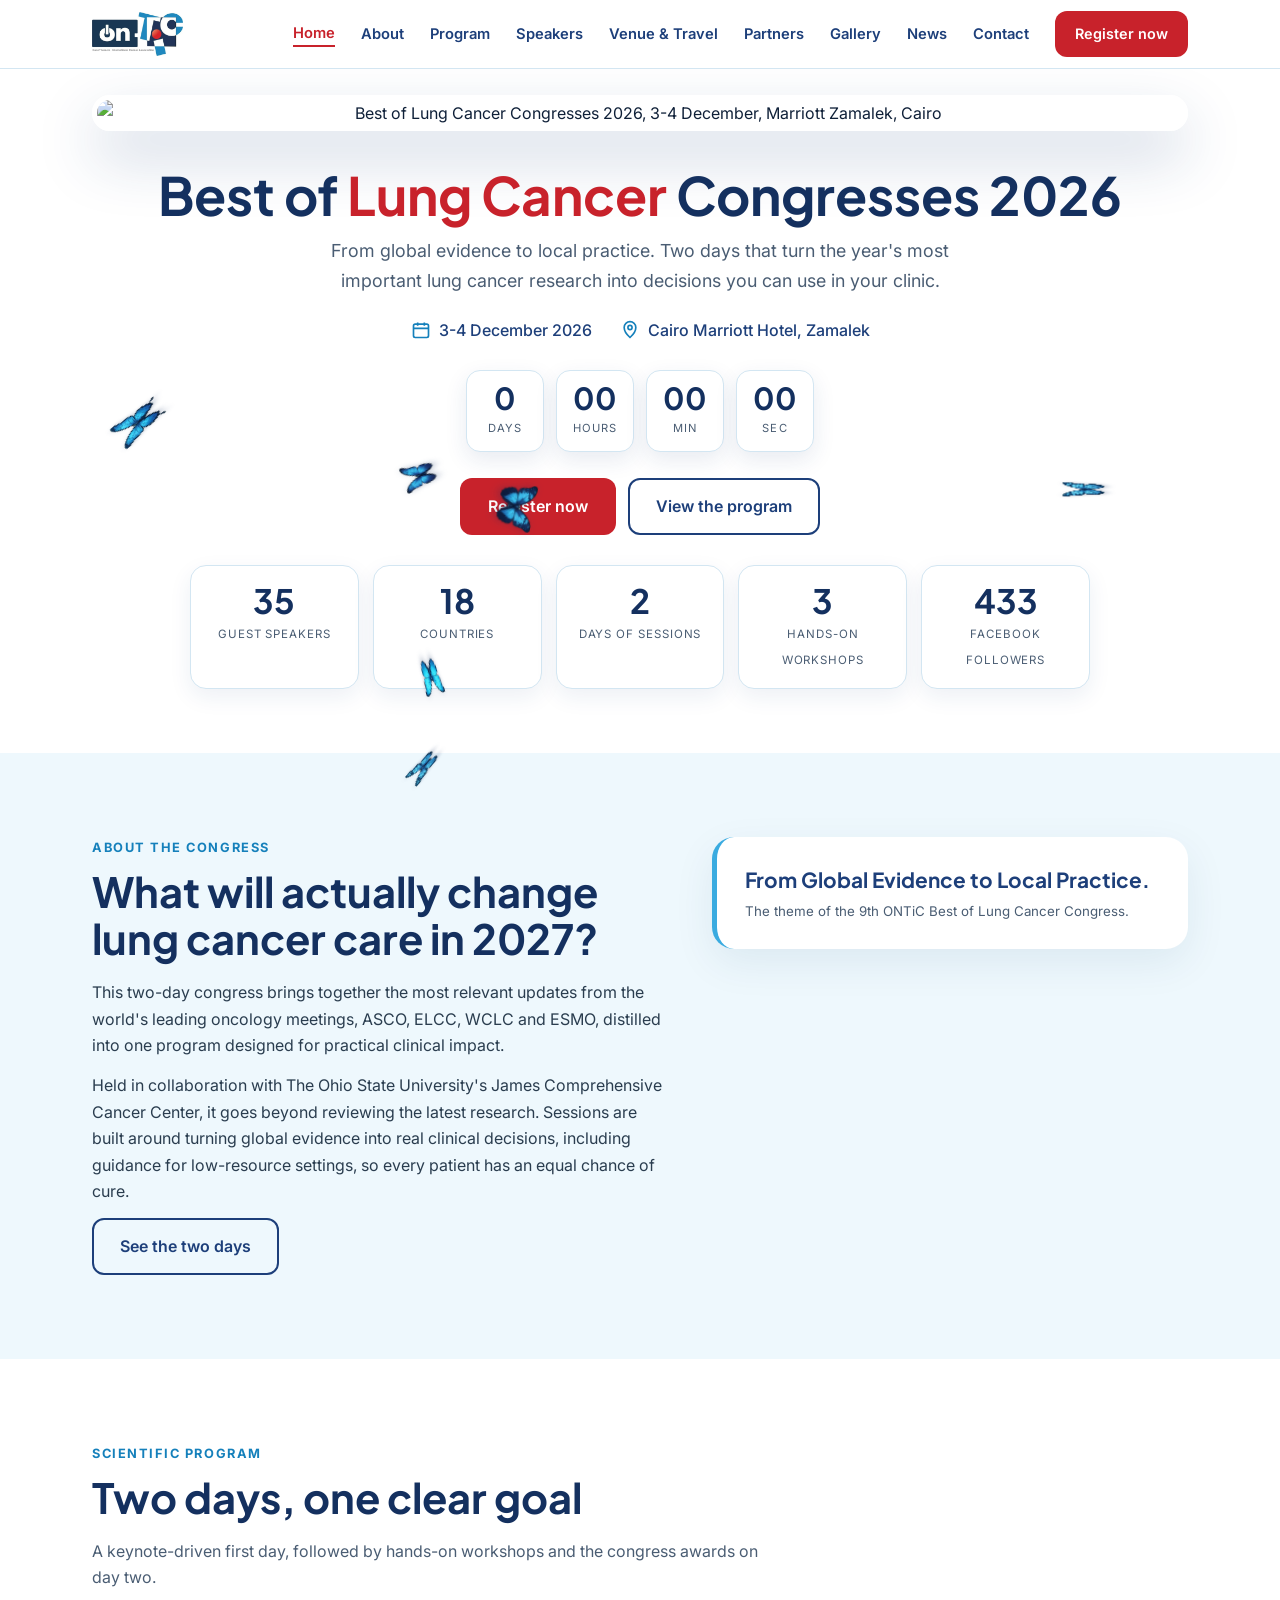
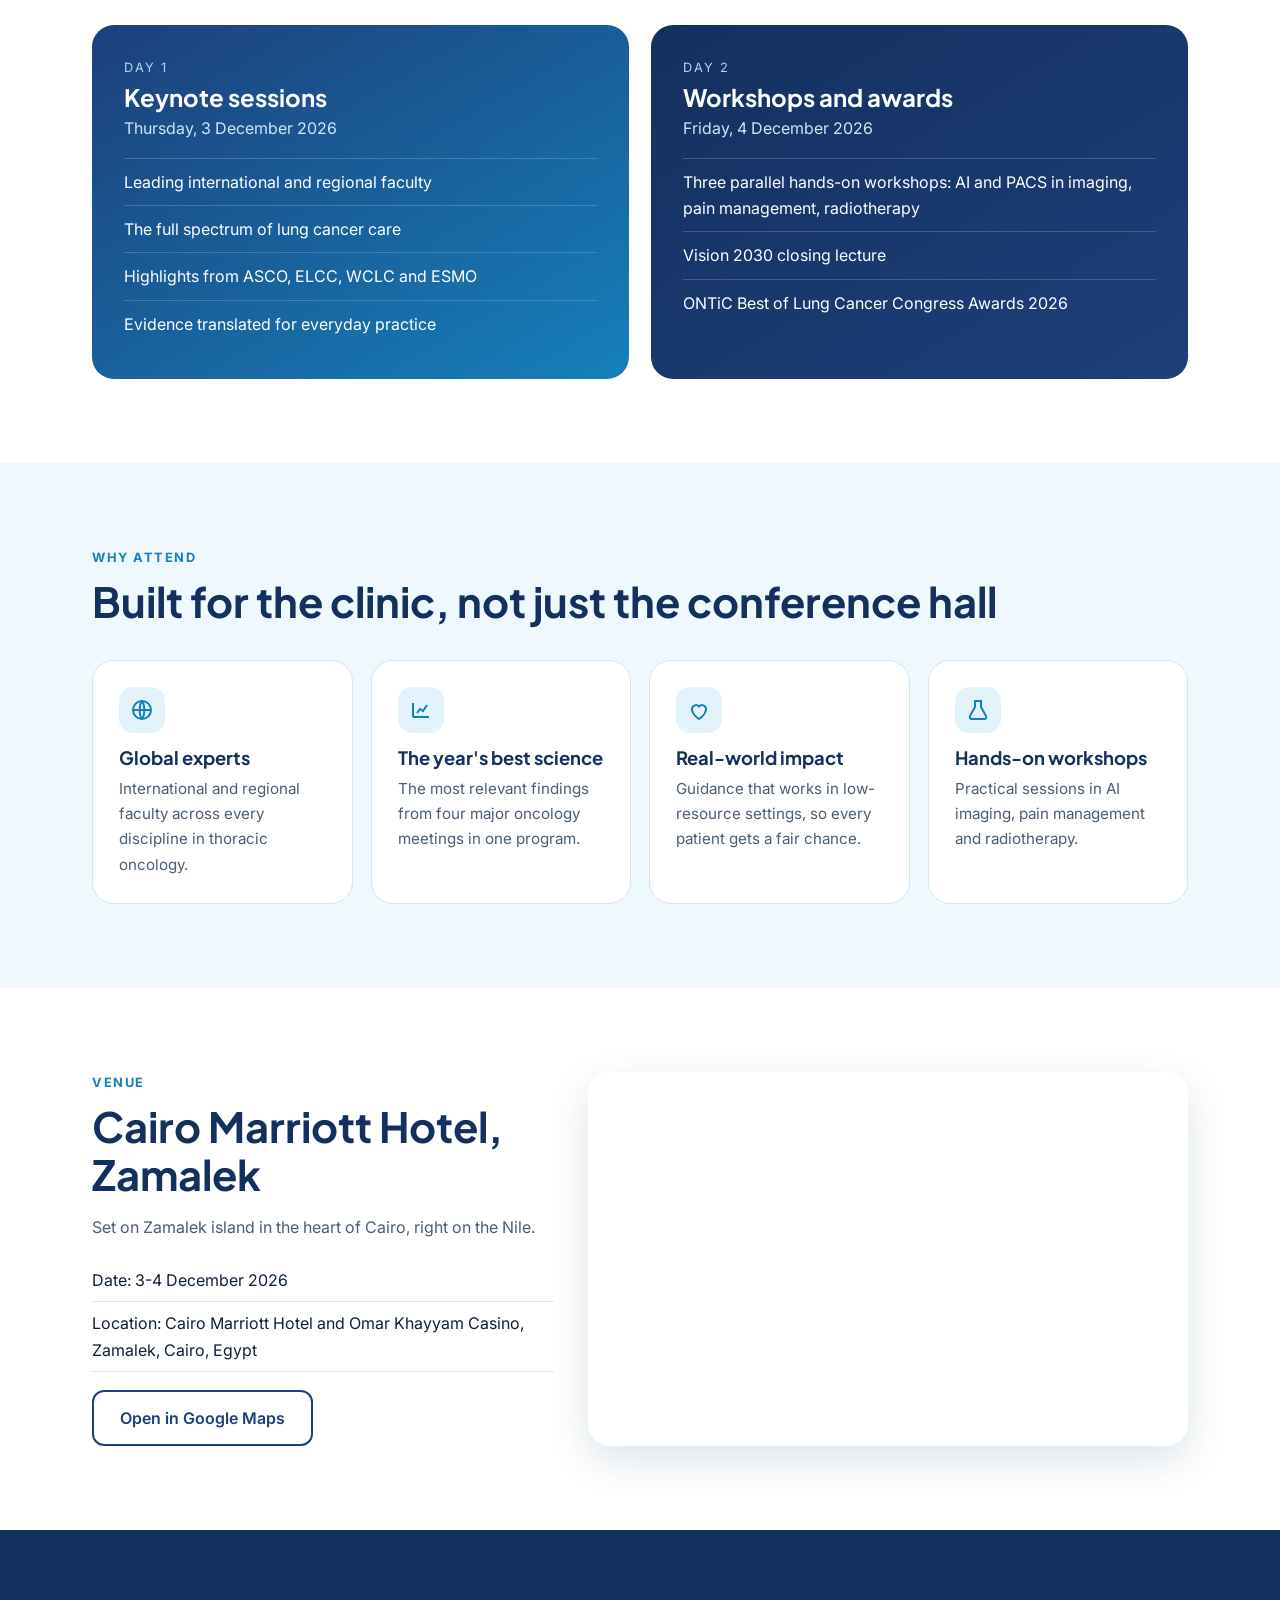
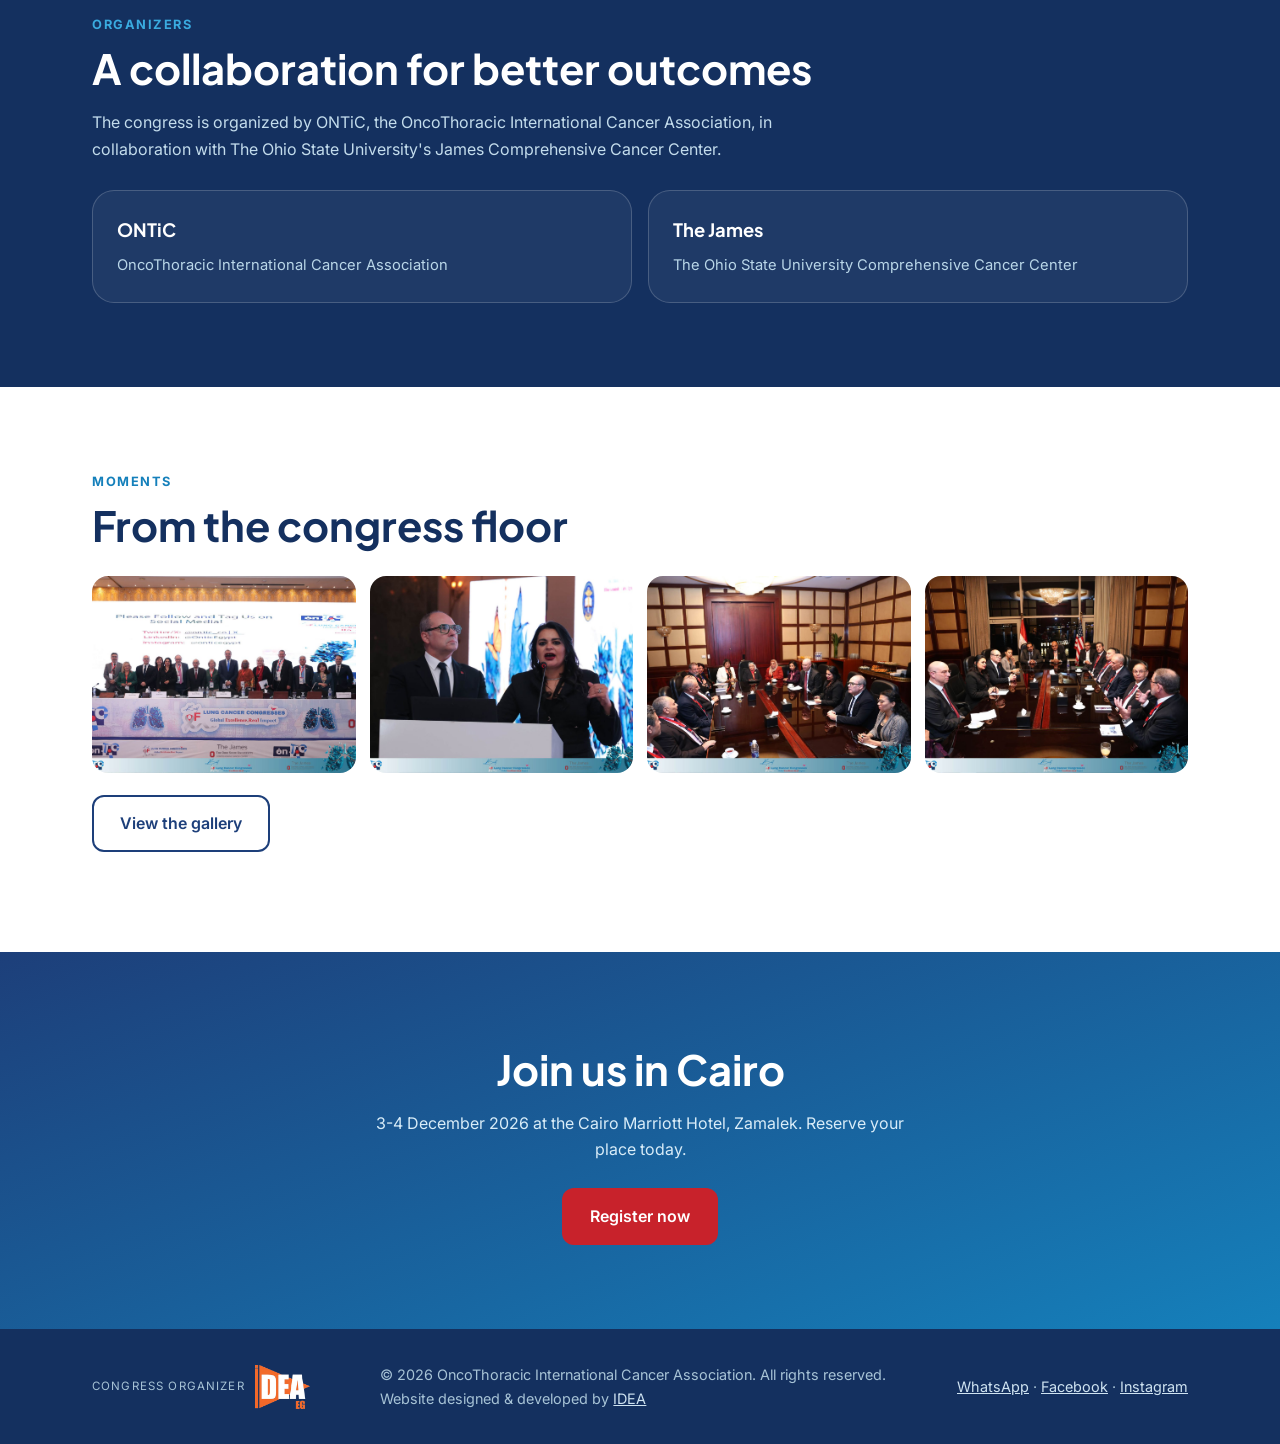
==== commit 92a222fb: "Add statistics section to index.html Added statistics section with guest speakers, countries, days o" ====
--- a/index.html
+++ b/index.html
@@ -27,7 +27,7 @@
 <p class="lead">From global evidence to local practice. Two days that turn the year's most important lung cancer research into decisions you can use in your clinic.</p>
 <div class="facts"><div><svg viewBox="0 0 24 24"><rect x="3" y="5" width="18" height="16" rx="2"/><path d="M3 10h18M8 3v4M16 3v4"/></svg>3-4 December 2026</div><div><svg viewBox="0 0 24 24"><path d="M12 21s7-6.2 7-12a7 7 0 1 0-14 0c0 5.8 7 12 7 12z"/><circle cx="12" cy="9" r="2.5"/></svg>Cairo Marriott Hotel, Zamalek</div></div>
 <div class="cd" id="cd"><div><b id="d">--</b><small>Days</small></div><div><b id="h">--</b><small>Hours</small></div><div><b id="m">--</b><small>Min</small></div><div><b id="s">--</b><small>Sec</small></div></div>
-<div class="btns"><a class="btn btn-red" href="https://dataeventseg.com/r/ontic-2026">Register now</a><a class="btn btn-ghost" href="program.html">View the program</a></div></div></section>
+<div class="btns"><a class="btn btn-red" href="https://dataeventseg.com/r/ontic-2026">Register now</a><a class="btn btn-ghost" href="program.html">View the program</a></div><div class="stats" id="stats" data-nocms><div><b data-n="39">0</b><small>Guest speakers</small></div><div><b data-n="20">0</b><small>Countries</small></div><div><b data-n="2">0</b><small>Days of sessions</small></div><div><b data-n="3">0</b><small>Hands-on workshops</small></div><div><b data-n="476">0</b><small>Facebook followers</small></div></div></div></section>
 
 <section class="about" id="about"><div class="wrap cols">
   <div>
--- a/style.css
+++ b/style.css
@@ -151,3 +151,6 @@
 .aw{background:#fff;border:1px solid var(--line);border-left:4px solid var(--gold);border-radius:14px;padding:14px 18px}.aw span{display:block;font-size:.78rem;letter-spacing:.06em;text-transform:uppercase;color:var(--soft);font-weight:700}.aw b{color:var(--navy)}
 
 .bf-opt{display:inline-flex;align-items:center;gap:8px;font-size:.85rem;color:var(--soft);cursor:pointer;user-select:none}.bf-opt input{width:16px;height:16px;accent-color:var(--blue)}
+
+.nb{display:none;width:44px;height:44px;border:1px solid var(--line);background:#fff;border-radius:12px;cursor:pointer;padding:0;flex-direction:column;align-items:center;justify-content:center;gap:5px}.nb i{display:block;width:22px;height:2.5px;border-radius:2px;background:var(--navy);transition:transform .25s,opacity .2s}.nb.on i:nth-child(1){transform:translateY(7.5px) rotate(45deg)}.nb.on i:nth-child(2){opacity:0}.nb.on i:nth-child(3){transform:translateY(-7.5px) rotate(-45deg)}
+@media(max-width:1020px){.nav{height:64px;flex-direction:row;gap:0;padding:0}.nb{display:flex}.nav nav{display:none;position:absolute;top:100%;left:0;right:0;flex-direction:column;align-items:stretch;gap:0;background:#fff;padding:6px 22px 18px;box-shadow:0 18px 30px rgba(20,48,95,.14);border-top:1px solid var(--line);white-space:normal;overflow:visible;max-height:calc(100vh - 64px);overflow-y:auto}.nav nav.open{display:flex}.nav nav a{padding:14px 4px;border-bottom:1px solid var(--line);font-size:1rem}.nav nav a.on{border-bottom:1px solid var(--line);color:var(--red)}.nav nav a.btn{margin-top:14px;text-align:center;justify-content:center;border-bottom:0}}
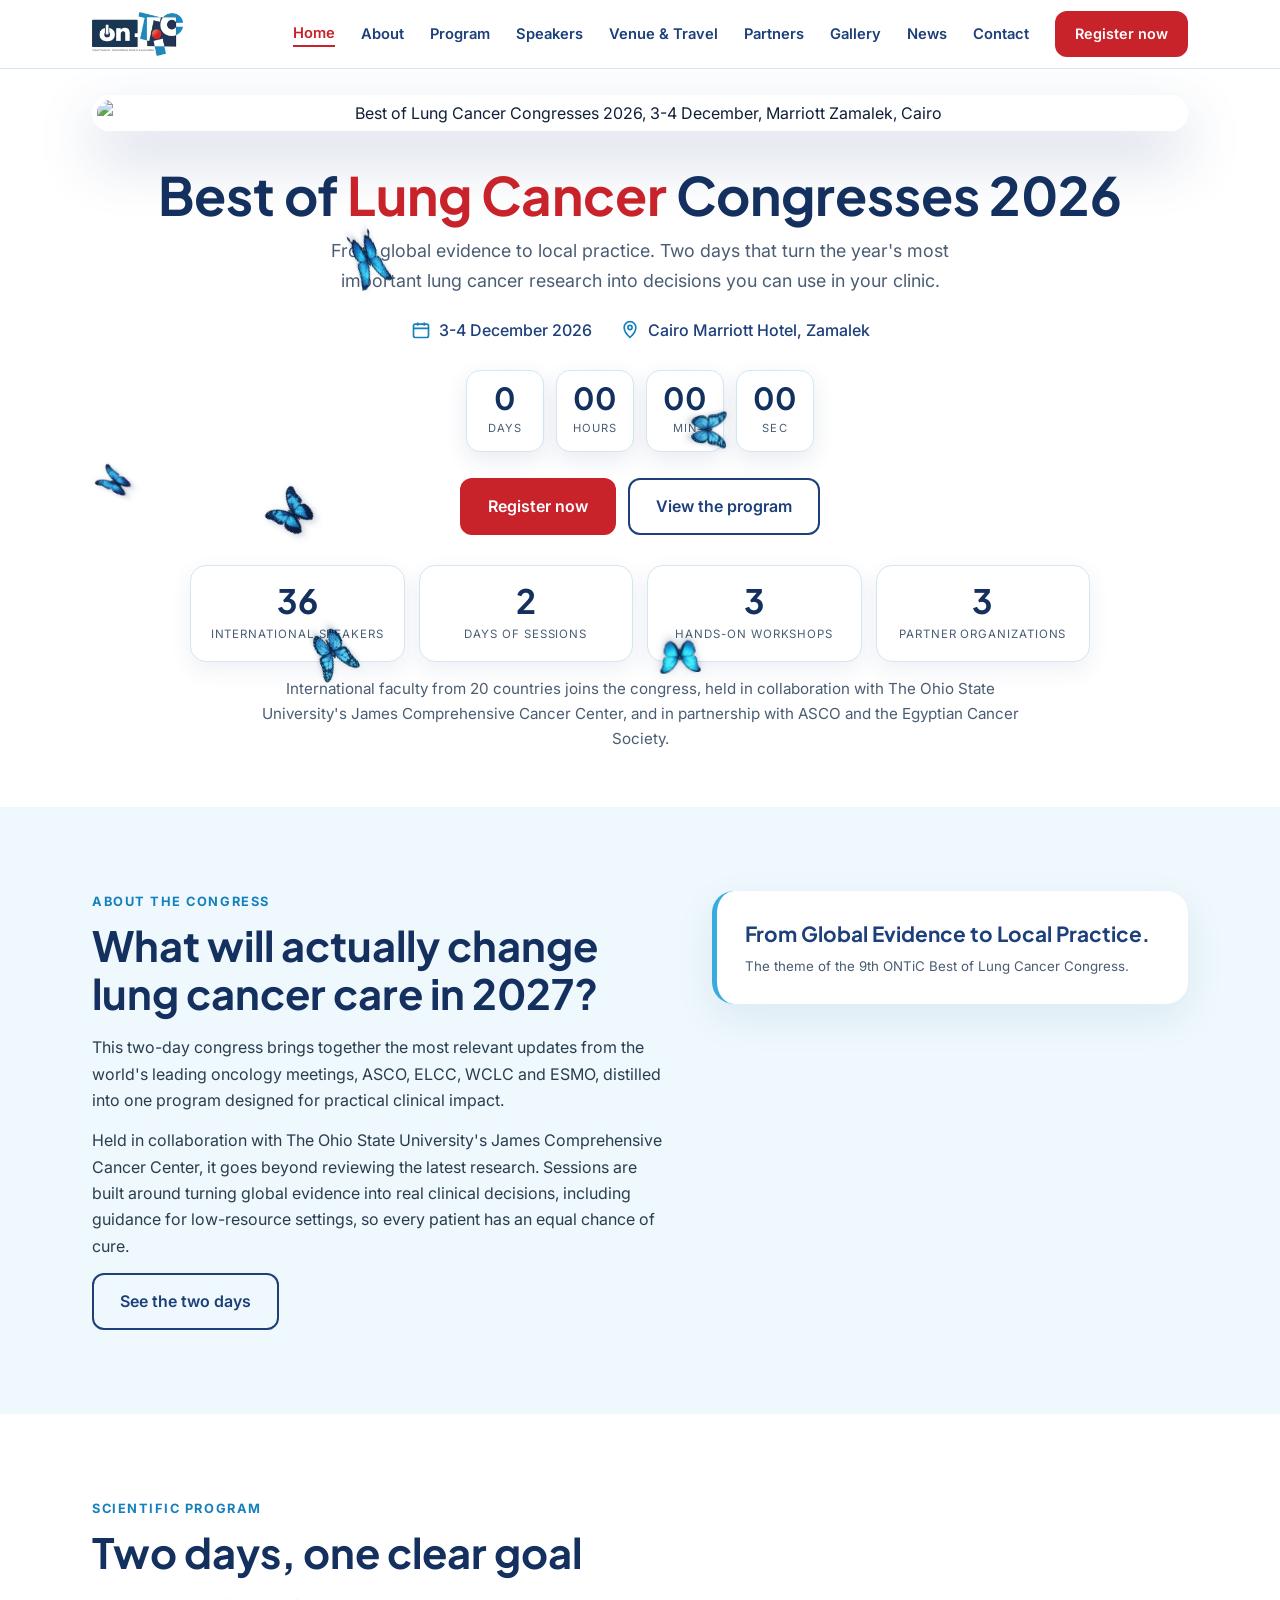
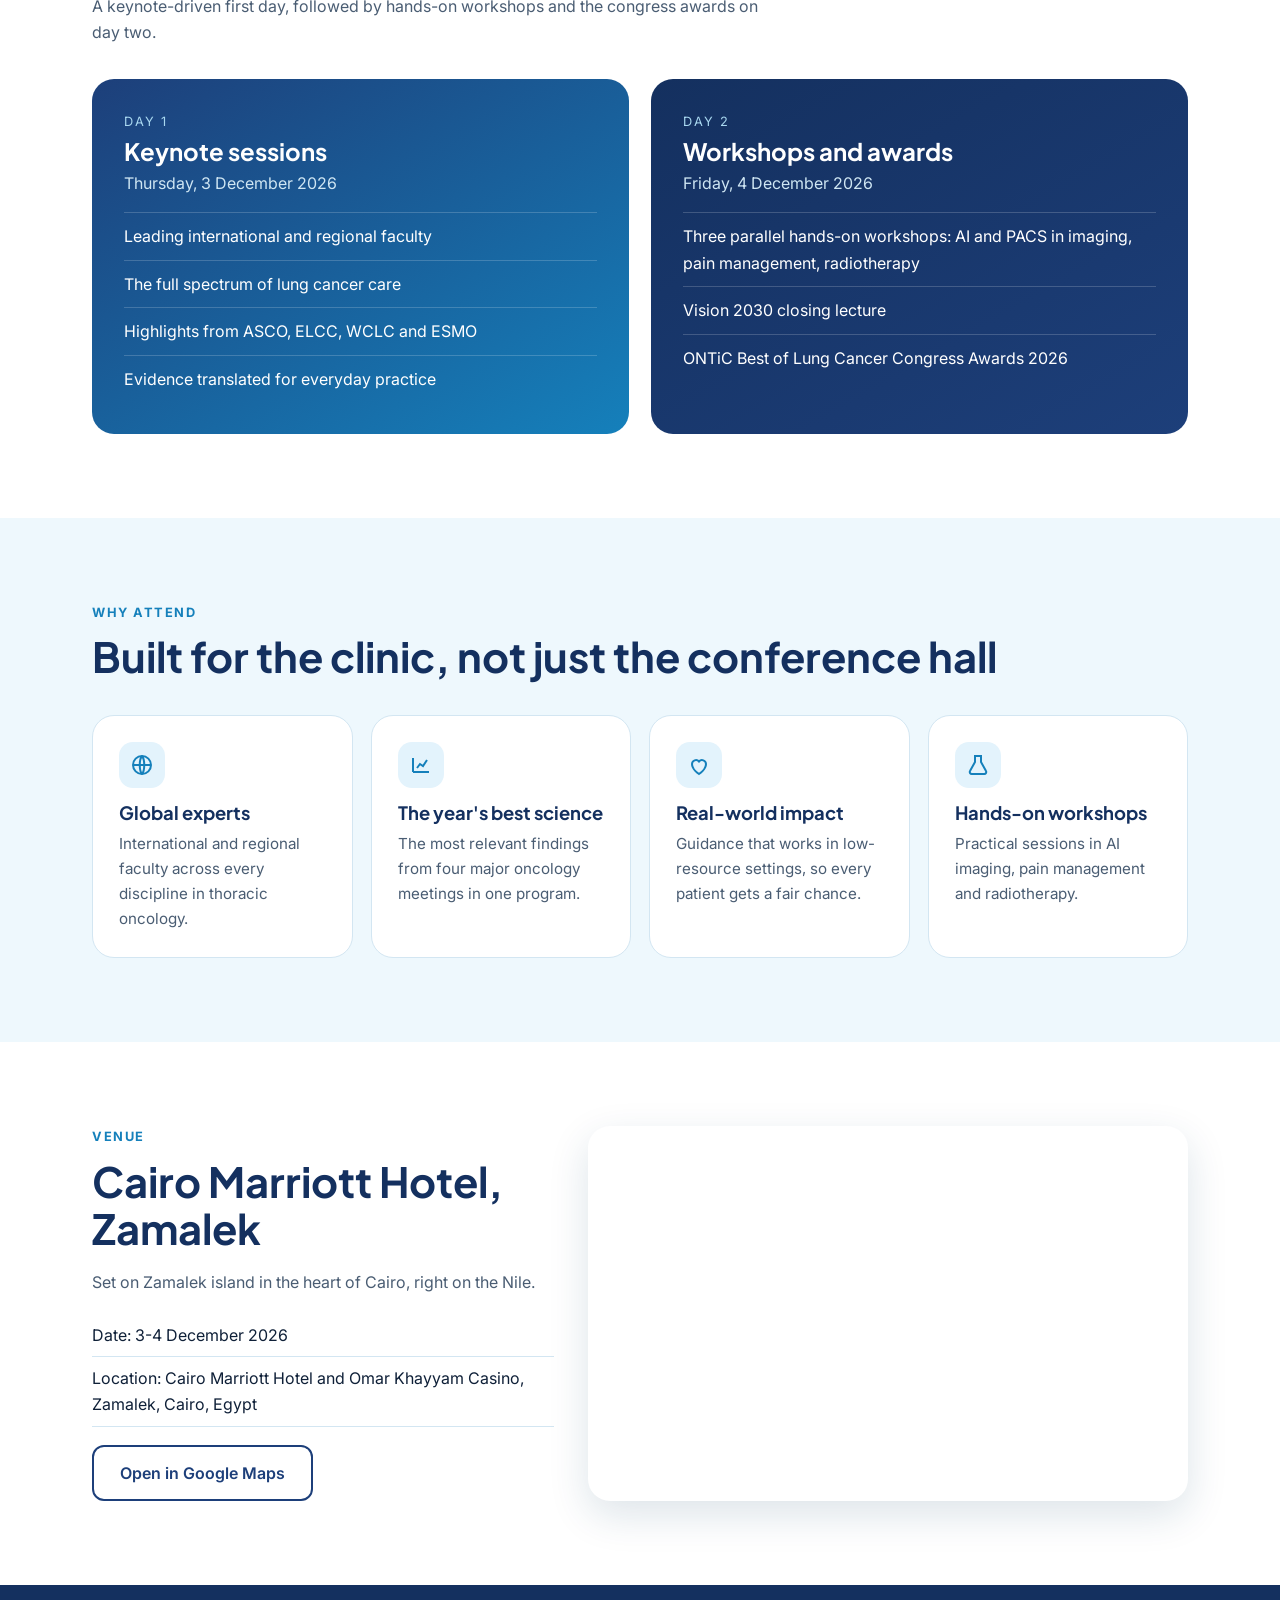
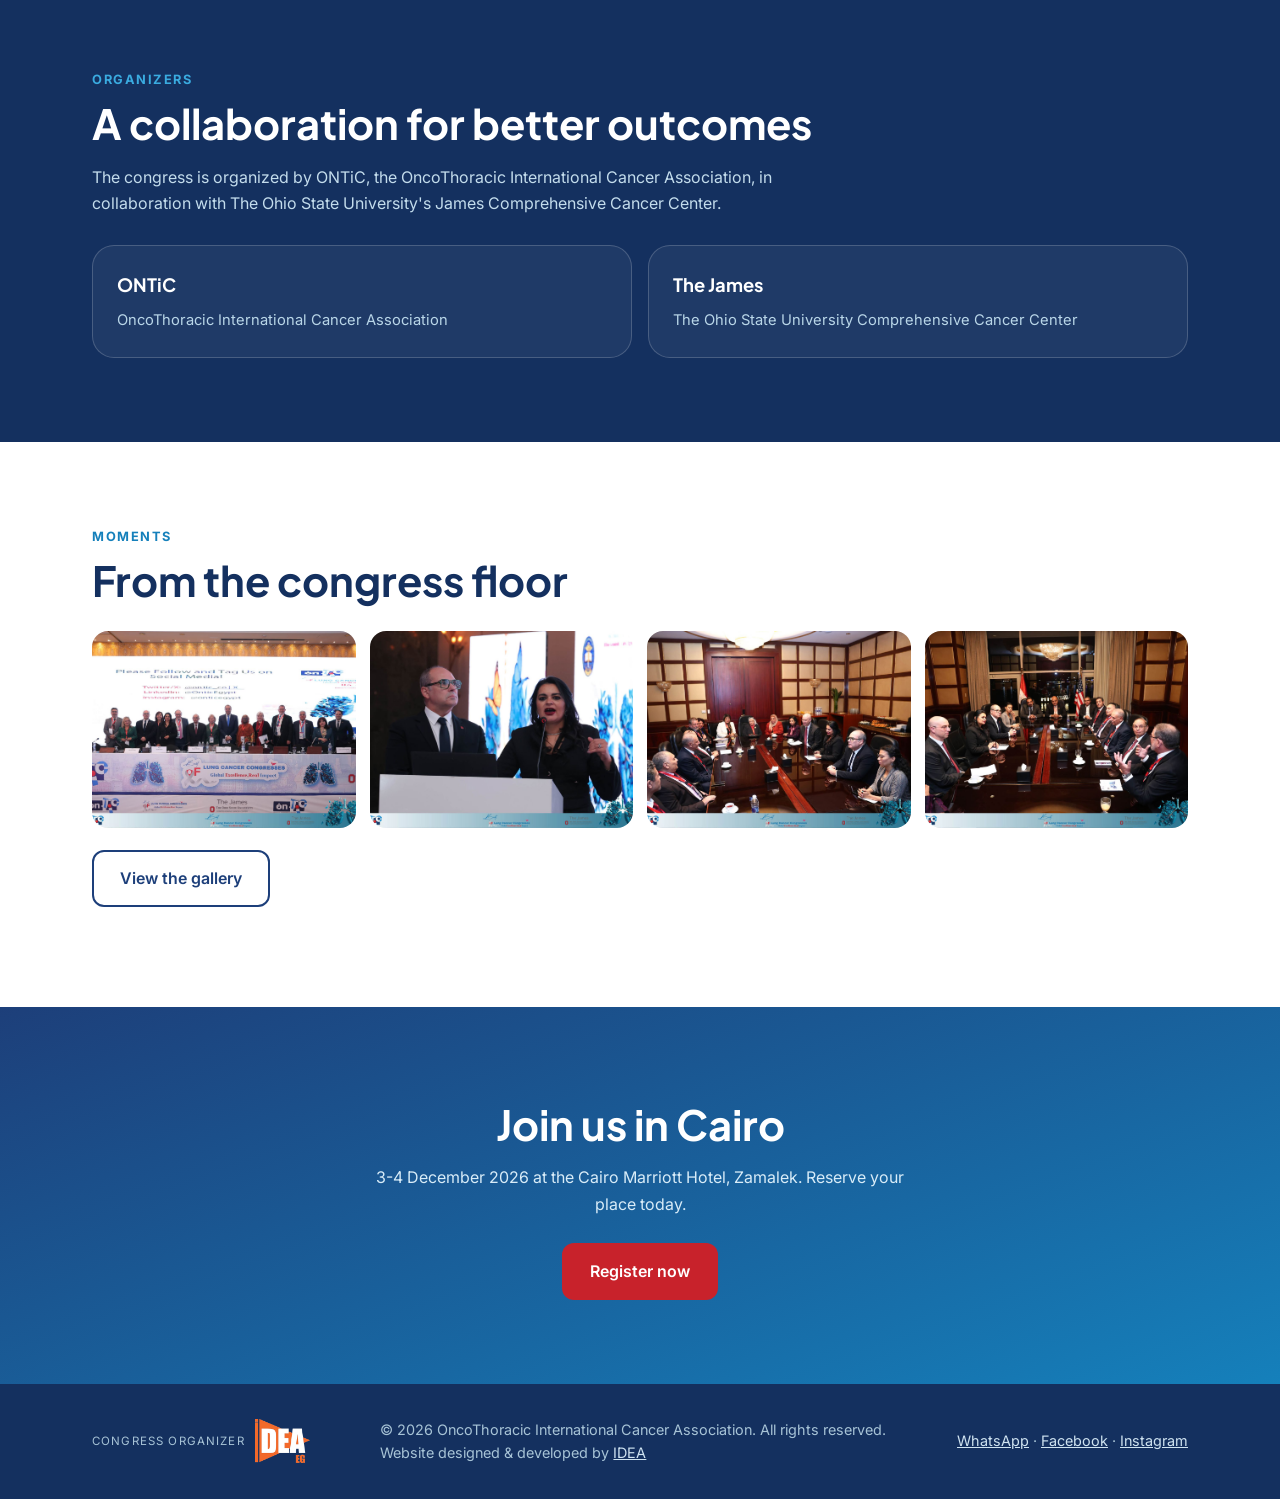
==== commit 1cfec1ab: "Revise registration and statistics information Updated registration and stats sections with new data" ====
--- a/index.html
+++ b/index.html
@@ -27,7 +27,7 @@
 <p class="lead">From global evidence to local practice. Two days that turn the year's most important lung cancer research into decisions you can use in your clinic.</p>
 <div class="facts"><div><svg viewBox="0 0 24 24"><rect x="3" y="5" width="18" height="16" rx="2"/><path d="M3 10h18M8 3v4M16 3v4"/></svg>3-4 December 2026</div><div><svg viewBox="0 0 24 24"><path d="M12 21s7-6.2 7-12a7 7 0 1 0-14 0c0 5.8 7 12 7 12z"/><circle cx="12" cy="9" r="2.5"/></svg>Cairo Marriott Hotel, Zamalek</div></div>
 <div class="cd" id="cd"><div><b id="d">--</b><small>Days</small></div><div><b id="h">--</b><small>Hours</small></div><div><b id="m">--</b><small>Min</small></div><div><b id="s">--</b><small>Sec</small></div></div>
-<div class="btns"><a class="btn btn-red" href="https://dataeventseg.com/r/ontic-2026">Register now</a><a class="btn btn-ghost" href="program.html">View the program</a></div><div class="stats" id="stats" data-nocms><div><b data-n="39">0</b><small>Guest speakers</small></div><div><b data-n="20">0</b><small>Countries</small></div><div><b data-n="2">0</b><small>Days of sessions</small></div><div><b data-n="3">0</b><small>Hands-on workshops</small></div><div><b data-n="476">0</b><small>Facebook followers</small></div></div></div></section>
+<div class="btns"><a class="btn btn-red" href="https://dataeventseg.com/r/ontic-2026">Register now</a><a class="btn btn-ghost" href="program.html">View the program</a></div><div class="stats" id="stats" data-nocms><div><b data-n="37">0</b><small>International speakers</small></div><div><b data-n="2">0</b><small>Days of sessions</small></div><div><b data-n="3">0</b><small>Hands-on workshops</small></div><div><b data-n="3">0</b><small>Partner organizations</small></div></div><p data-nocms style="max-width:760px;margin:14px auto 0;color:var(--soft);font-size:.95rem">International faculty from 20 countries joins the congress, held in collaboration with The Ohio State University&#39;s James Comprehensive Cancer Center, and in partnership with ASCO and the Egyptian Cancer Society.</p></div></section>
 
 <section class="about" id="about"><div class="wrap cols">
   <div>
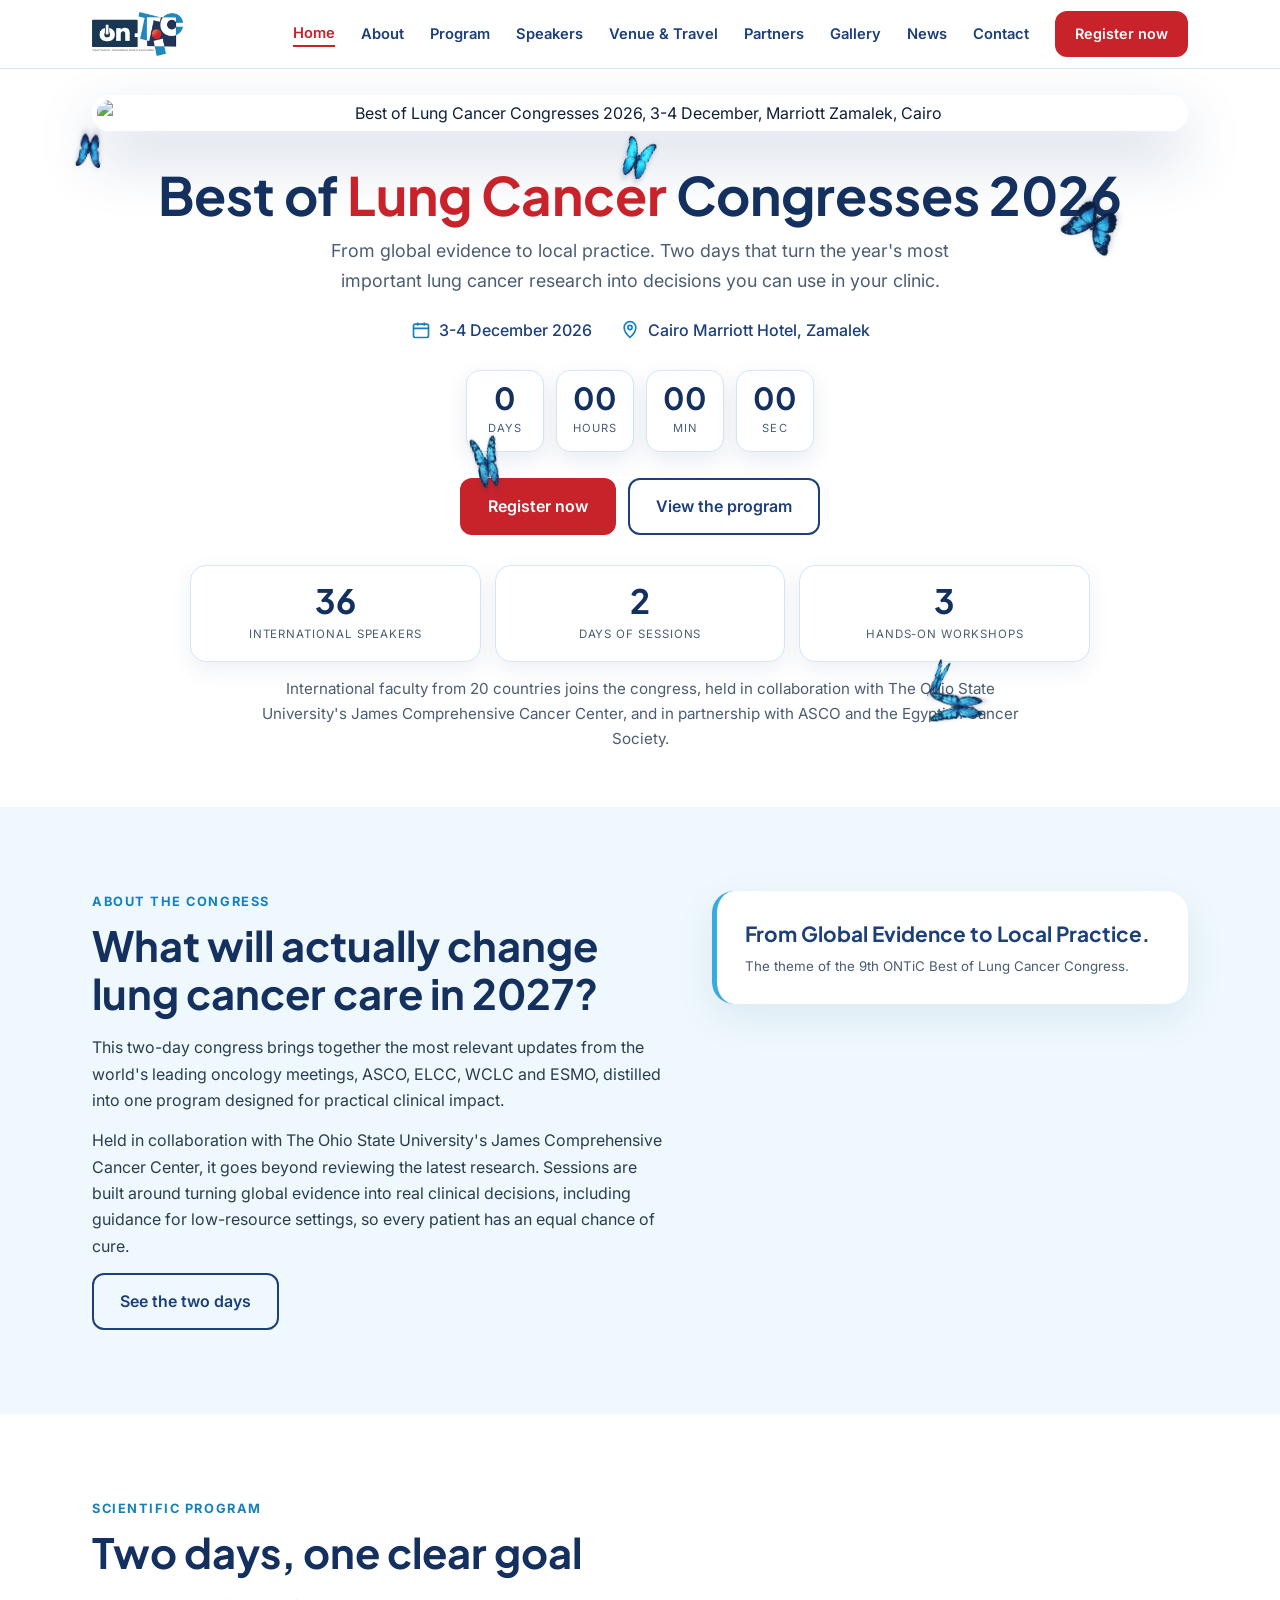
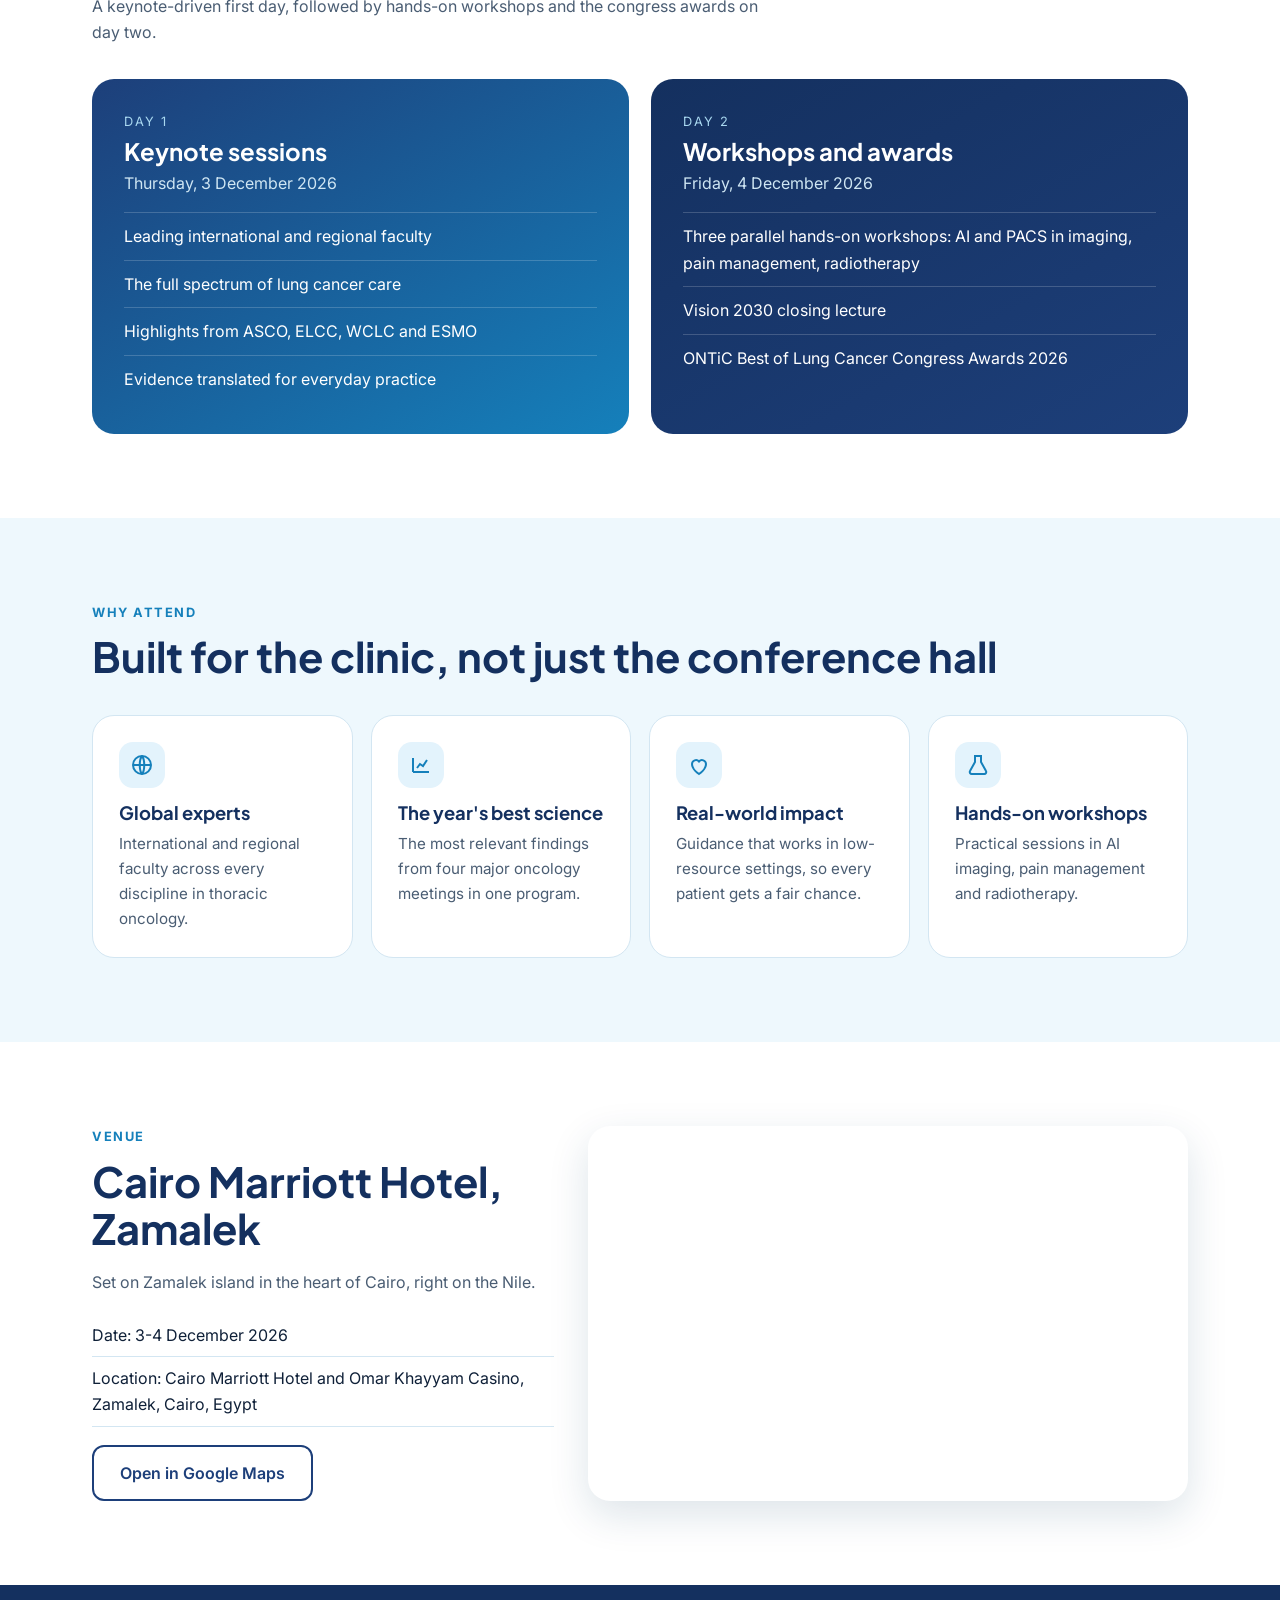
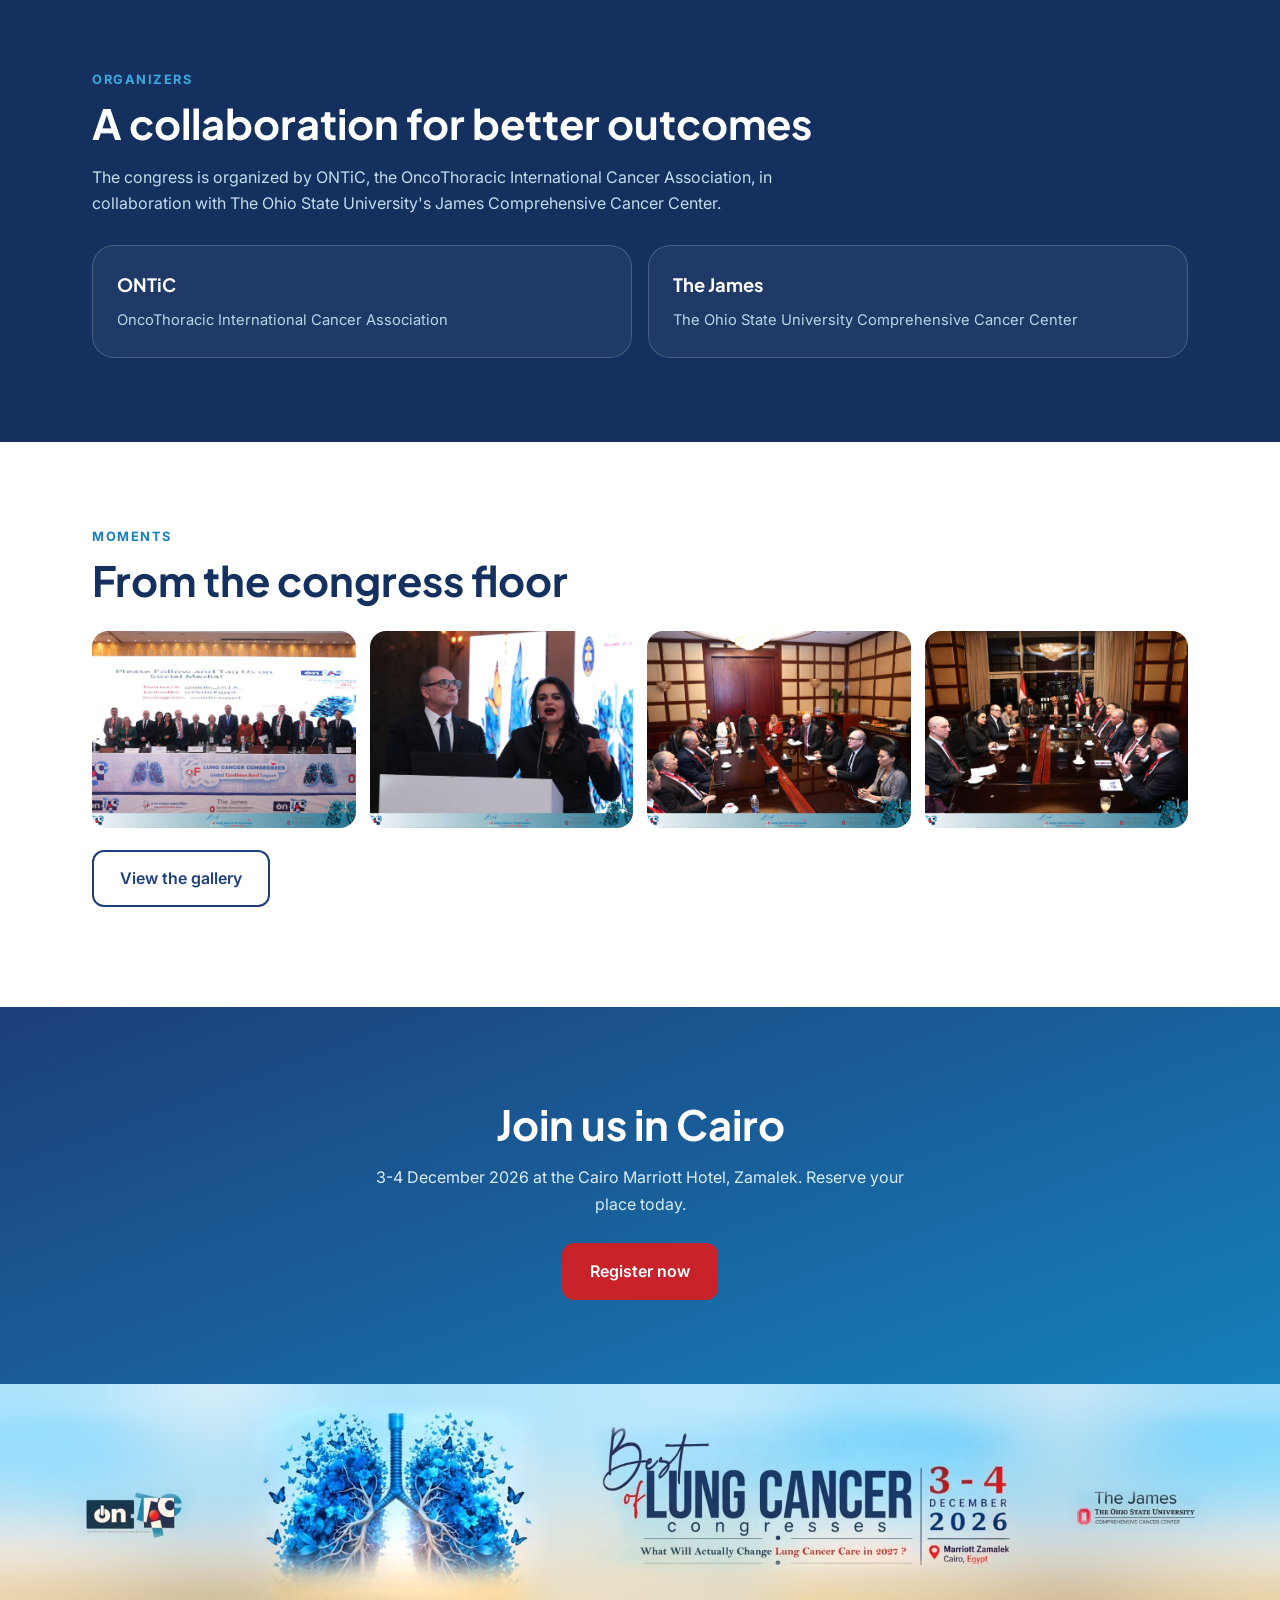
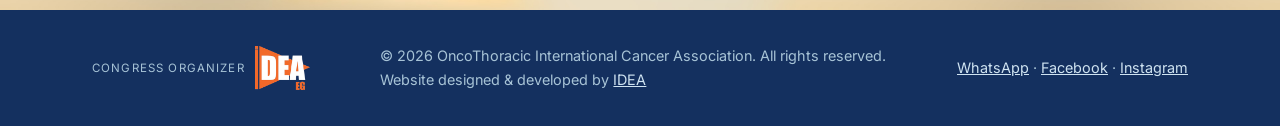
==== commit f4f0f4e6: "Duplicate registration buttons and stats section" ====
--- a/index.html
+++ b/index.html
@@ -27,7 +27,7 @@
 <p class="lead">From global evidence to local practice. Two days that turn the year's most important lung cancer research into decisions you can use in your clinic.</p>
 <div class="facts"><div><svg viewBox="0 0 24 24"><rect x="3" y="5" width="18" height="16" rx="2"/><path d="M3 10h18M8 3v4M16 3v4"/></svg>3-4 December 2026</div><div><svg viewBox="0 0 24 24"><path d="M12 21s7-6.2 7-12a7 7 0 1 0-14 0c0 5.8 7 12 7 12z"/><circle cx="12" cy="9" r="2.5"/></svg>Cairo Marriott Hotel, Zamalek</div></div>
 <div class="cd" id="cd"><div><b id="d">--</b><small>Days</small></div><div><b id="h">--</b><small>Hours</small></div><div><b id="m">--</b><small>Min</small></div><div><b id="s">--</b><small>Sec</small></div></div>
-<div class="btns"><a class="btn btn-red" href="https://dataeventseg.com/r/ontic-2026">Register now</a><a class="btn btn-ghost" href="program.html">View the program</a></div><div class="stats" id="stats" data-nocms><div><b data-n="37">0</b><small>International speakers</small></div><div><b data-n="2">0</b><small>Days of sessions</small></div><div><b data-n="3">0</b><small>Hands-on workshops</small></div><div><b data-n="3">0</b><small>Partner organizations</small></div></div><p data-nocms style="max-width:760px;margin:14px auto 0;color:var(--soft);font-size:.95rem">International faculty from 20 countries joins the congress, held in collaboration with The Ohio State University&#39;s James Comprehensive Cancer Center, and in partnership with ASCO and the Egyptian Cancer Society.</p></div></section>
+<div class="btns"><a class="btn btn-red" href="https://dataeventseg.com/r/ontic-2026">Register now</a><a class="btn btn-ghost" href="program.html">View the program</a></div><div class="stats" id="stats" data-nocms><div><b data-n="37">0</b><small>International speakers</small></div><div><b data-n="2">0</b><small>Days of sessions</small></div><div><b data-n="3">0</b><small>Hands-on workshops</small></div></div><p data-nocms style="max-width:760px;margin:14px auto 0;color:var(--soft);font-size:.95rem">International faculty from 20 countries joins the congress, held in collaboration with The Ohio State University&#39;s James Comprehensive Cancer Center, and in partnership with ASCO and the Egyptian Cancer Society.</p></div></section>
 
 <section class="about" id="about"><div class="wrap cols">
   <div>
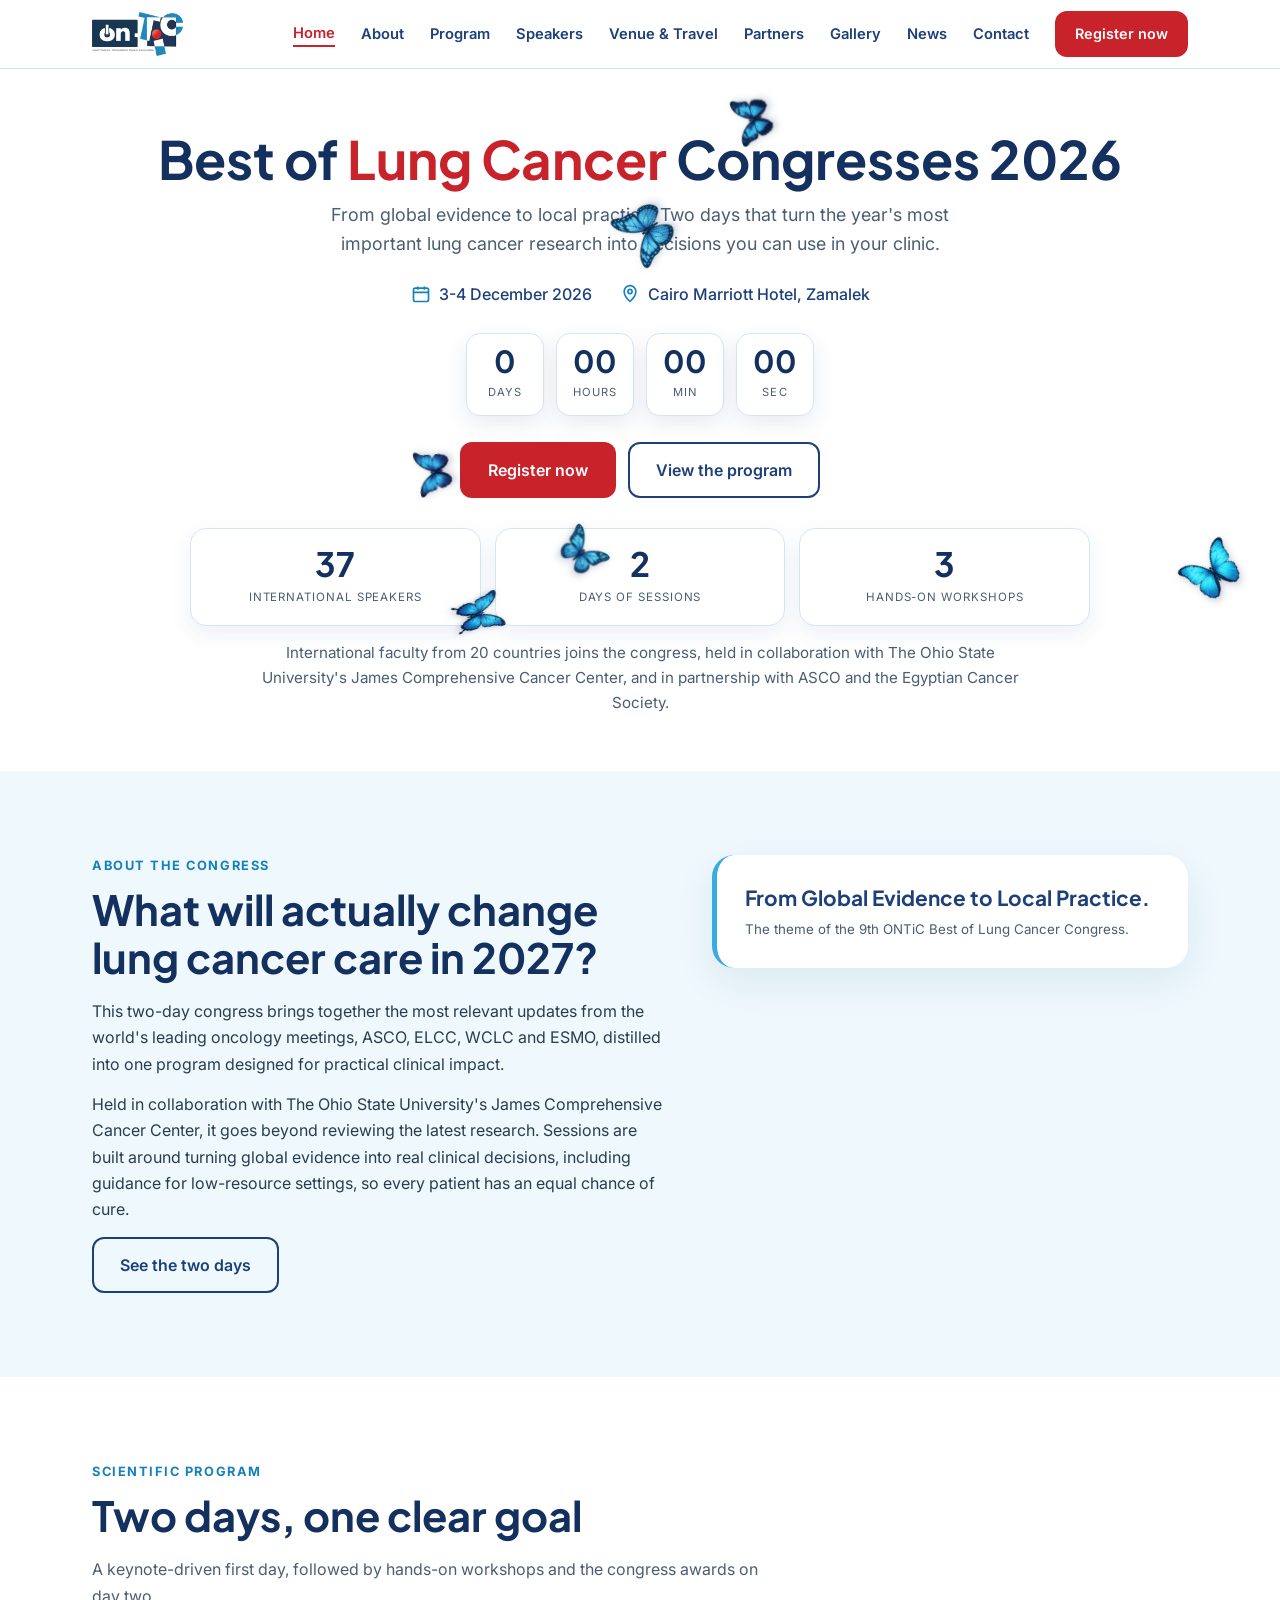
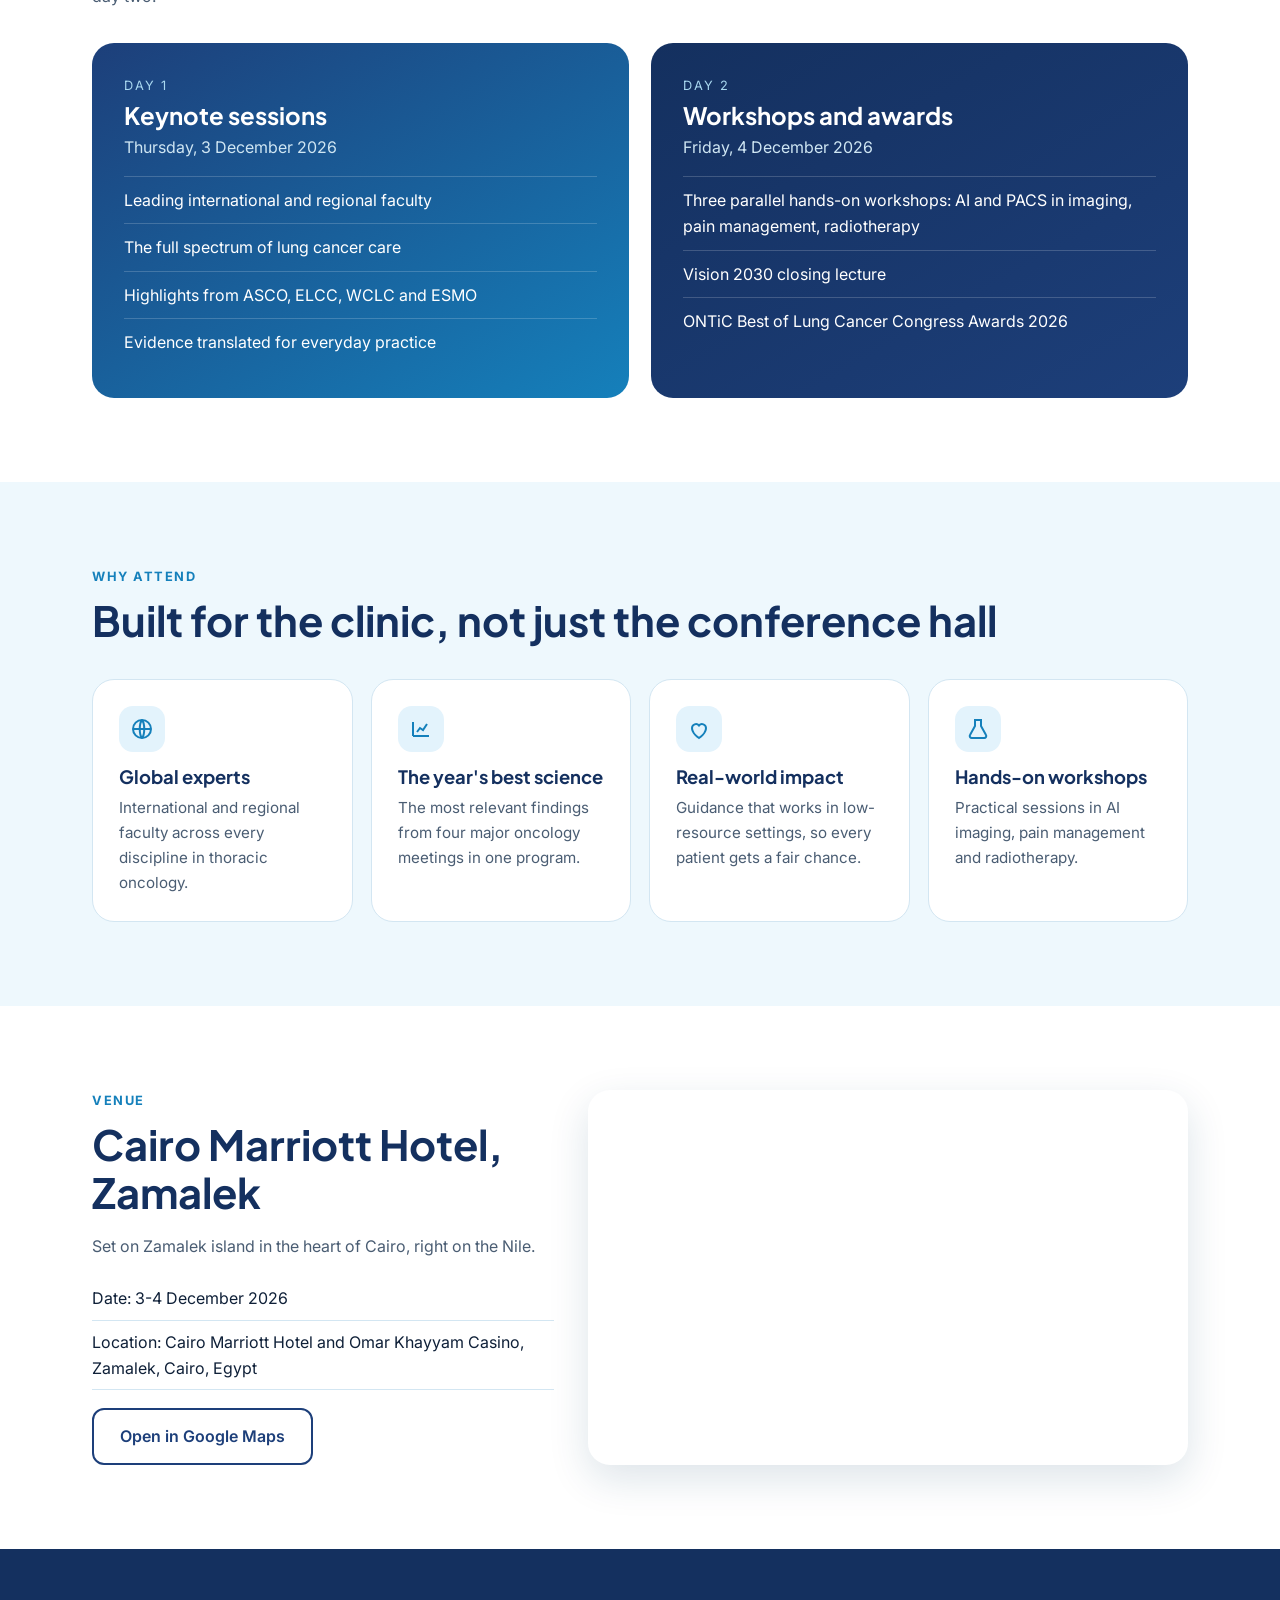
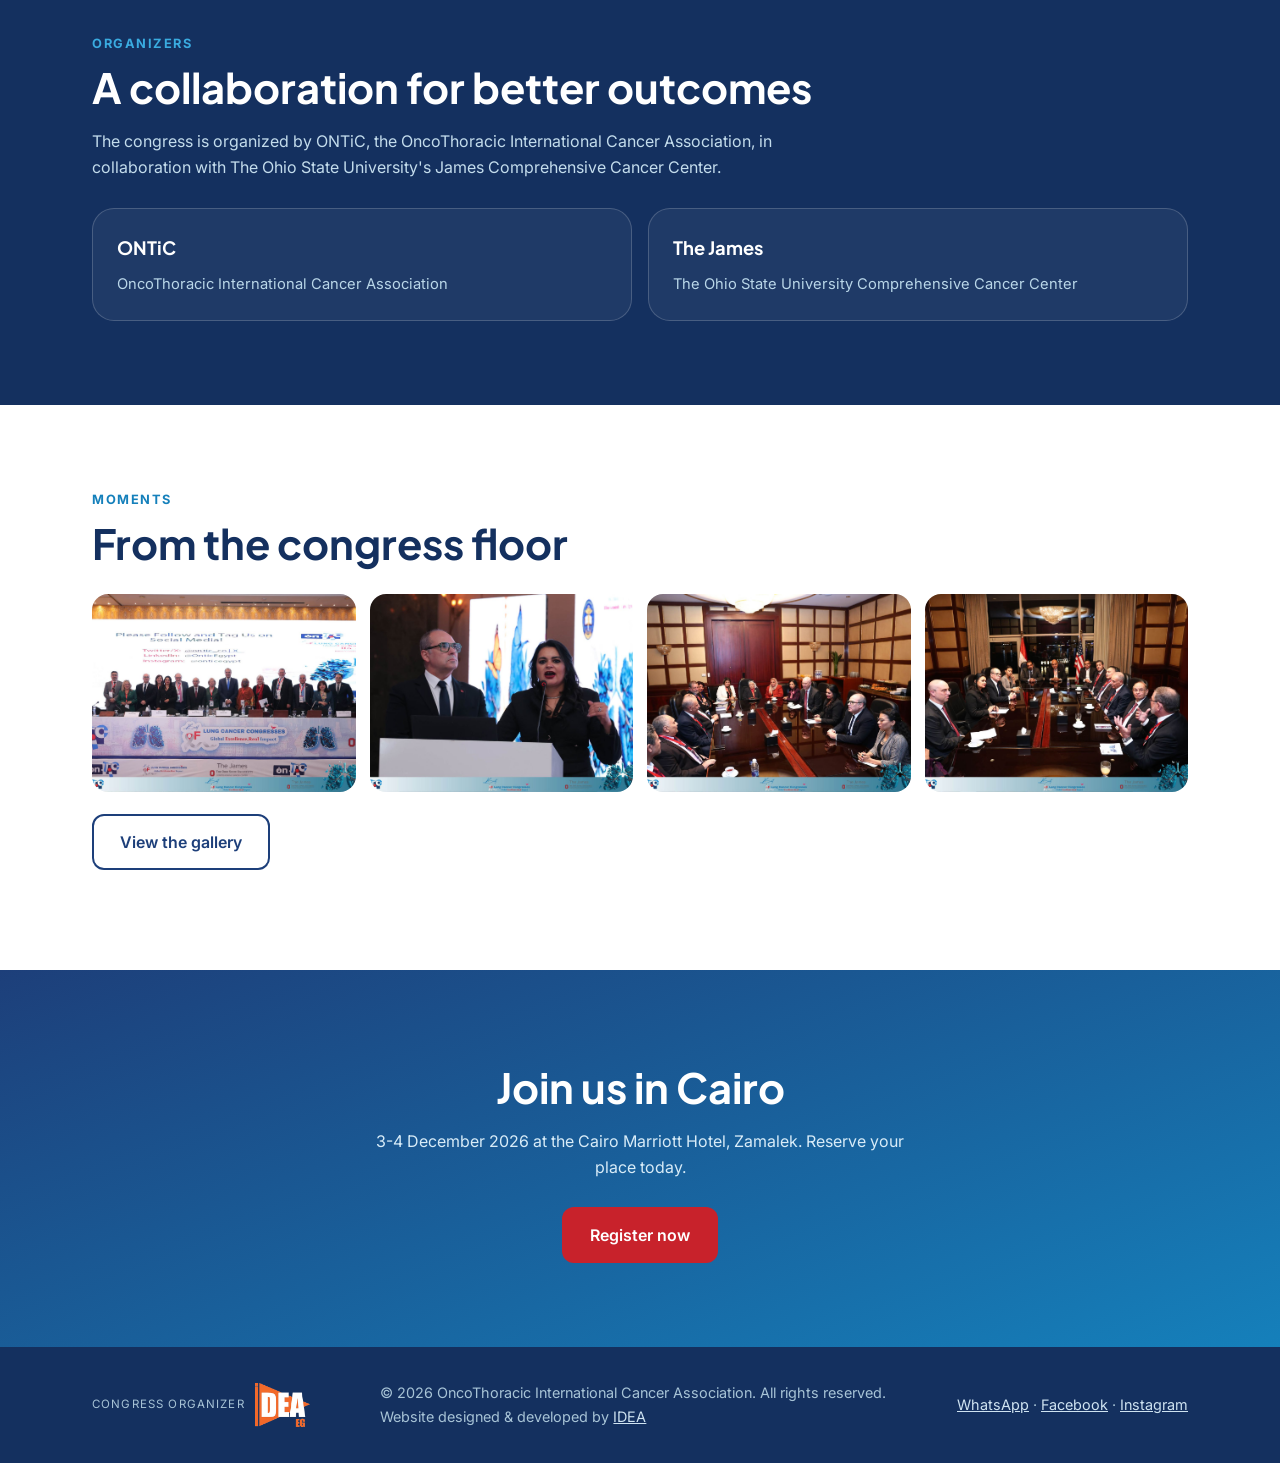
==== commit 91962256: "Update event details in index.html" ====
--- a/index.html
+++ b/index.html
@@ -22,7 +22,6 @@
 
 <main id="top">
 <section class="home-hero"><div class="wrap">
-<img class="banner" src="https://qqdqkpdclkvppdilbjdg.supabase.co/storage/v1/object/public/website-media/1795201852388-791388853_122196458108934428_35098583031965682_n-edited.jpg" alt="Best of Lung Cancer Congresses 2026, 3-4 December, Marriott Zamalek, Cairo">
 <h1>Best of <em>Lung Cancer</em> Congresses 2026</h1>
 <p class="lead">From global evidence to local practice. Two days that turn the year's most important lung cancer research into decisions you can use in your clinic.</p>
 <div class="facts"><div><svg viewBox="0 0 24 24"><rect x="3" y="5" width="18" height="16" rx="2"/><path d="M3 10h18M8 3v4M16 3v4"/></svg>3-4 December 2026</div><div><svg viewBox="0 0 24 24"><path d="M12 21s7-6.2 7-12a7 7 0 1 0-14 0c0 5.8 7 12 7 12z"/><circle cx="12" cy="9" r="2.5"/></svg>Cairo Marriott Hotel, Zamalek</div></div>
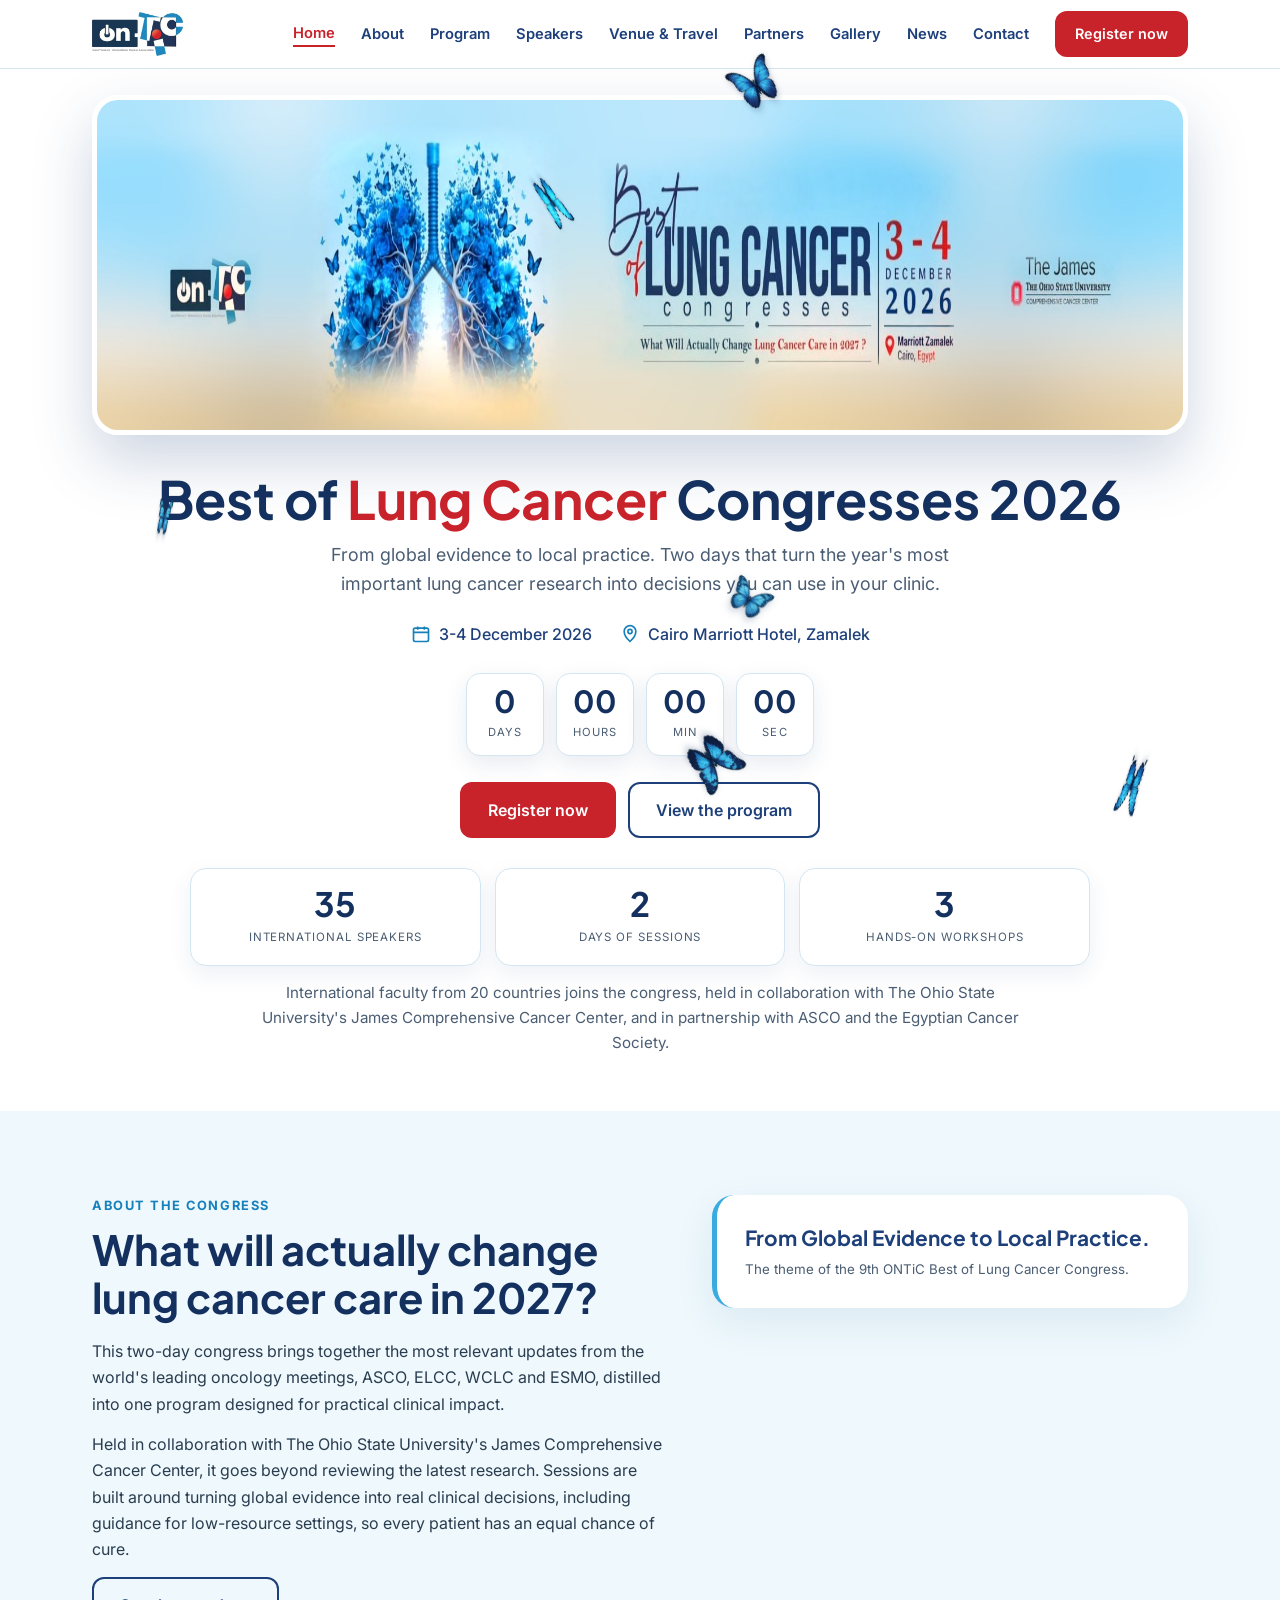
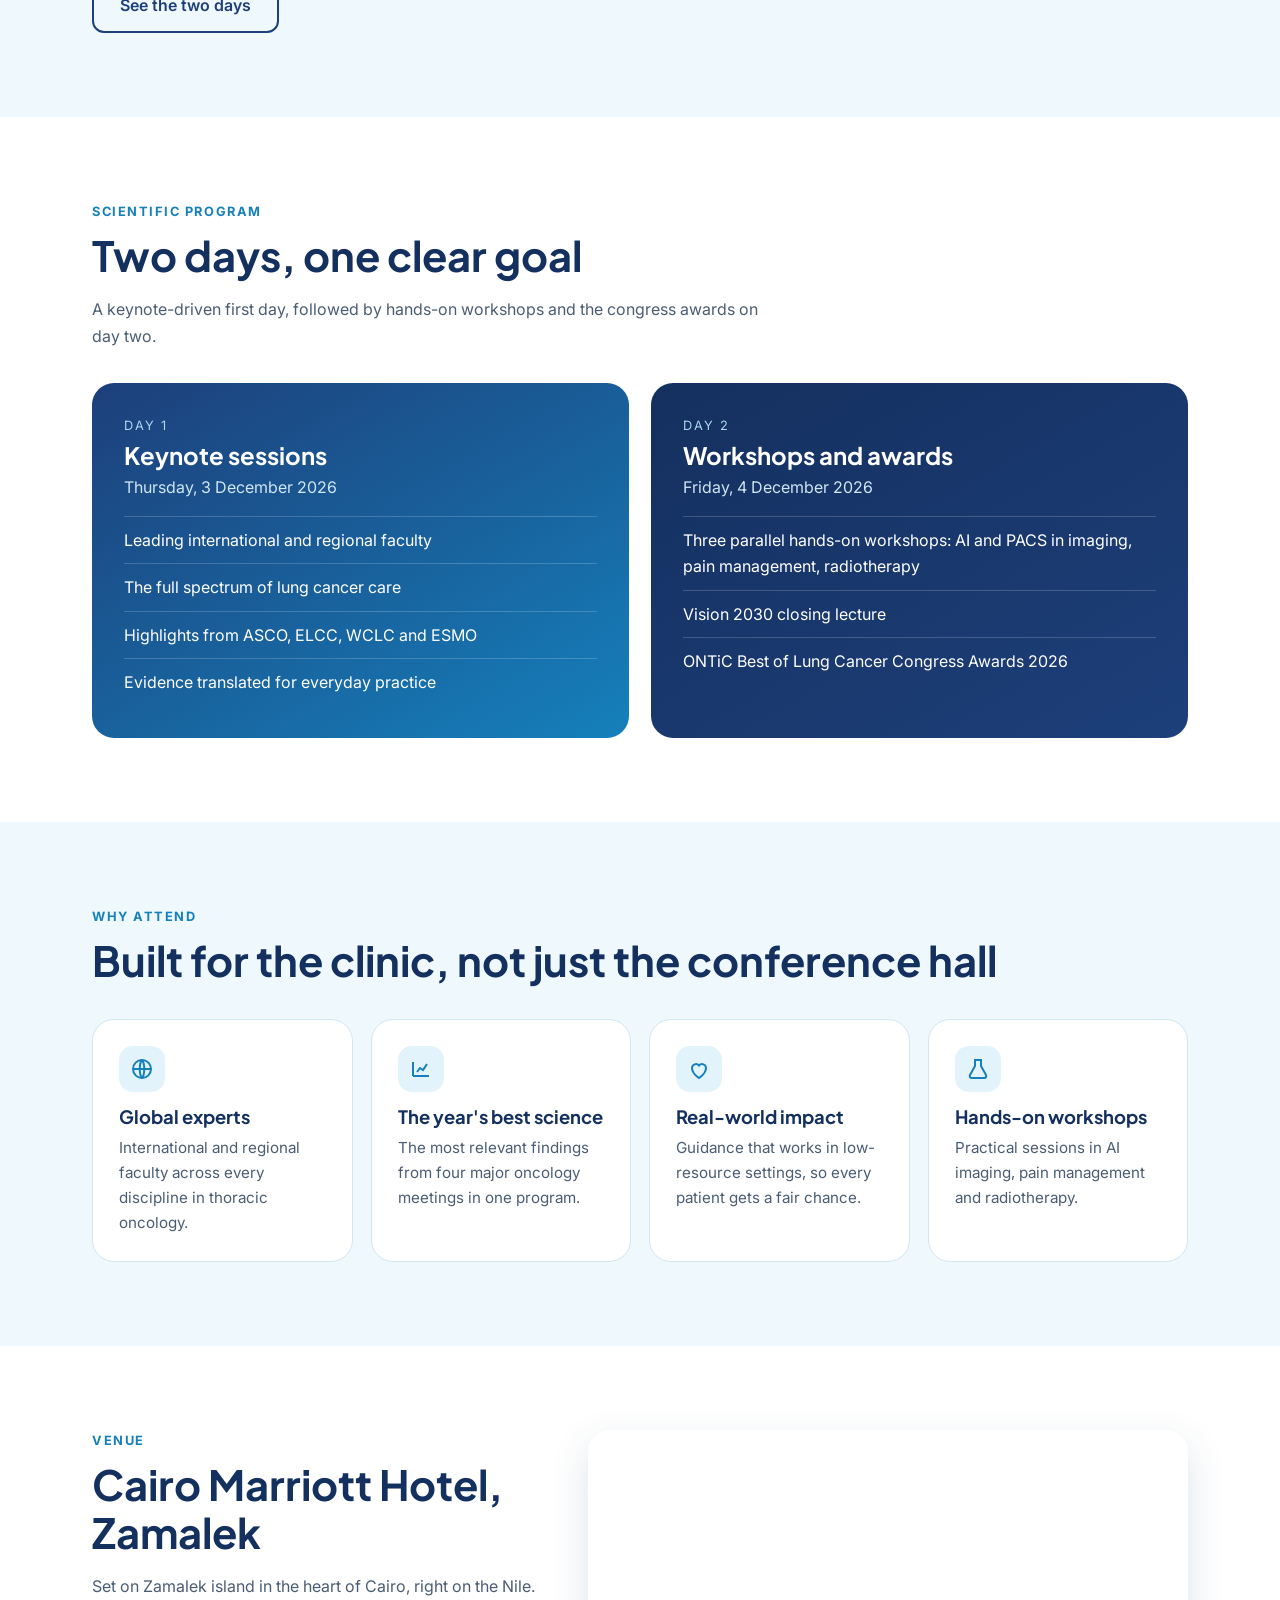
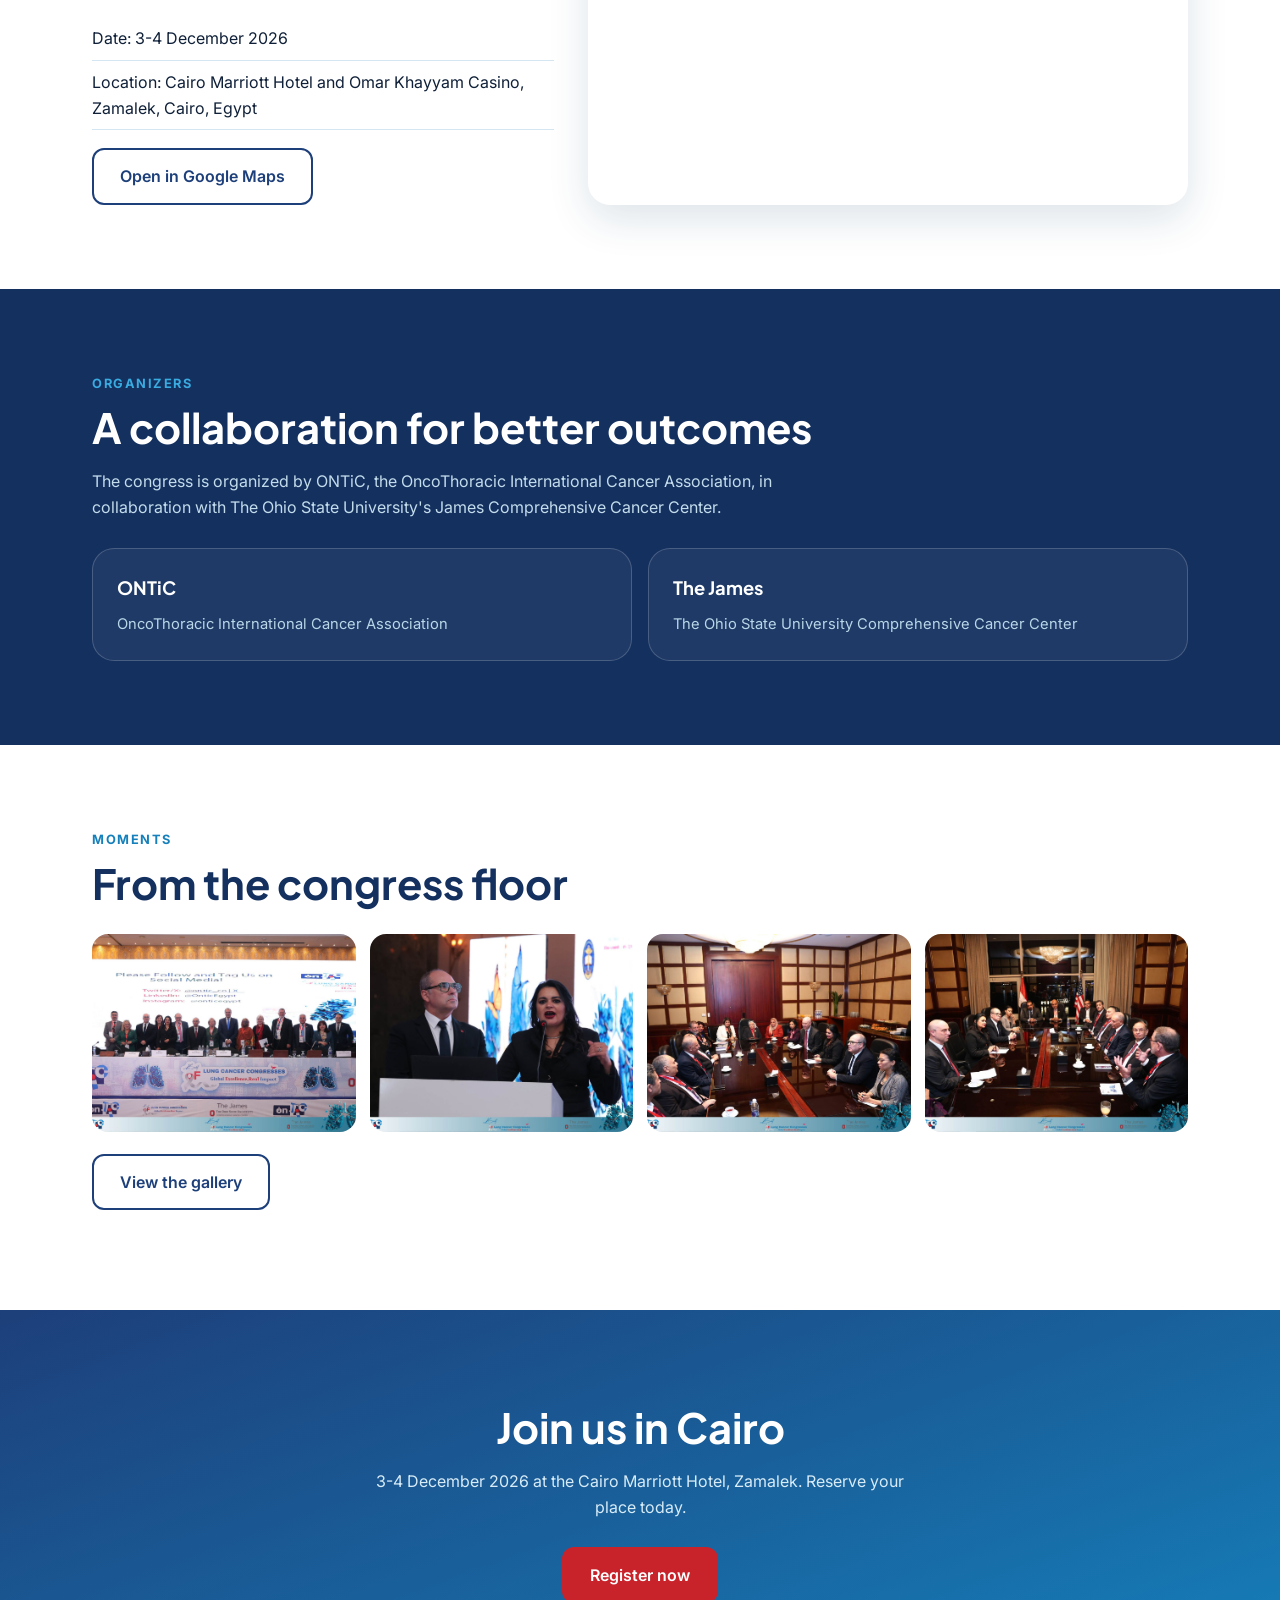
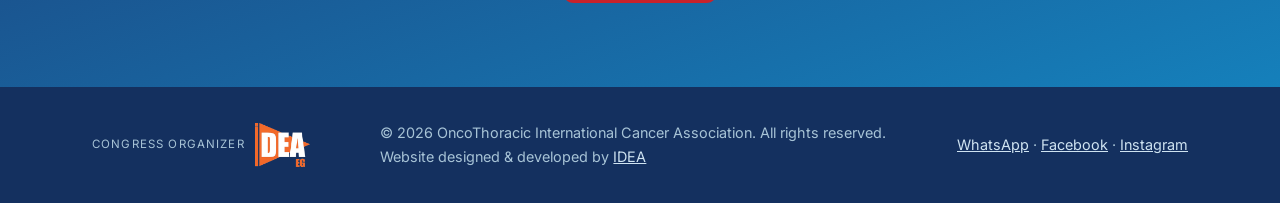
==== commit 1e18e7c2: "Update home hero section with event details" ====
--- a/index.html
+++ b/index.html
@@ -21,7 +21,7 @@
 </div></header>
 
 <main id="top">
-<section class="home-hero"><div class="wrap">
+<section class="home-hero"><div class="wrap"><picture><source media="(max-width: 767px)" srcset="img/brand/footer-mobile-750x700.jpg" width="750" height="700"><img class="banner" src="img/brand/footer-desktop-1920x340.jpg" width="1920" height="340" alt="Best of Lung Cancer Congresses, 3-4 December 2026, Marriott Zamalek, Cairo, Egypt. On-TC and The James, Ohio State University Comprehensive Cancer Center."></picture>
 <h1>Best of <em>Lung Cancer</em> Congresses 2026</h1>
 <p class="lead">From global evidence to local practice. Two days that turn the year's most important lung cancer research into decisions you can use in your clinic.</p>
 <div class="facts"><div><svg viewBox="0 0 24 24"><rect x="3" y="5" width="18" height="16" rx="2"/><path d="M3 10h18M8 3v4M16 3v4"/></svg>3-4 December 2026</div><div><svg viewBox="0 0 24 24"><path d="M12 21s7-6.2 7-12a7 7 0 1 0-14 0c0 5.8 7 12 7 12z"/><circle cx="12" cy="9" r="2.5"/></svg>Cairo Marriott Hotel, Zamalek</div></div>
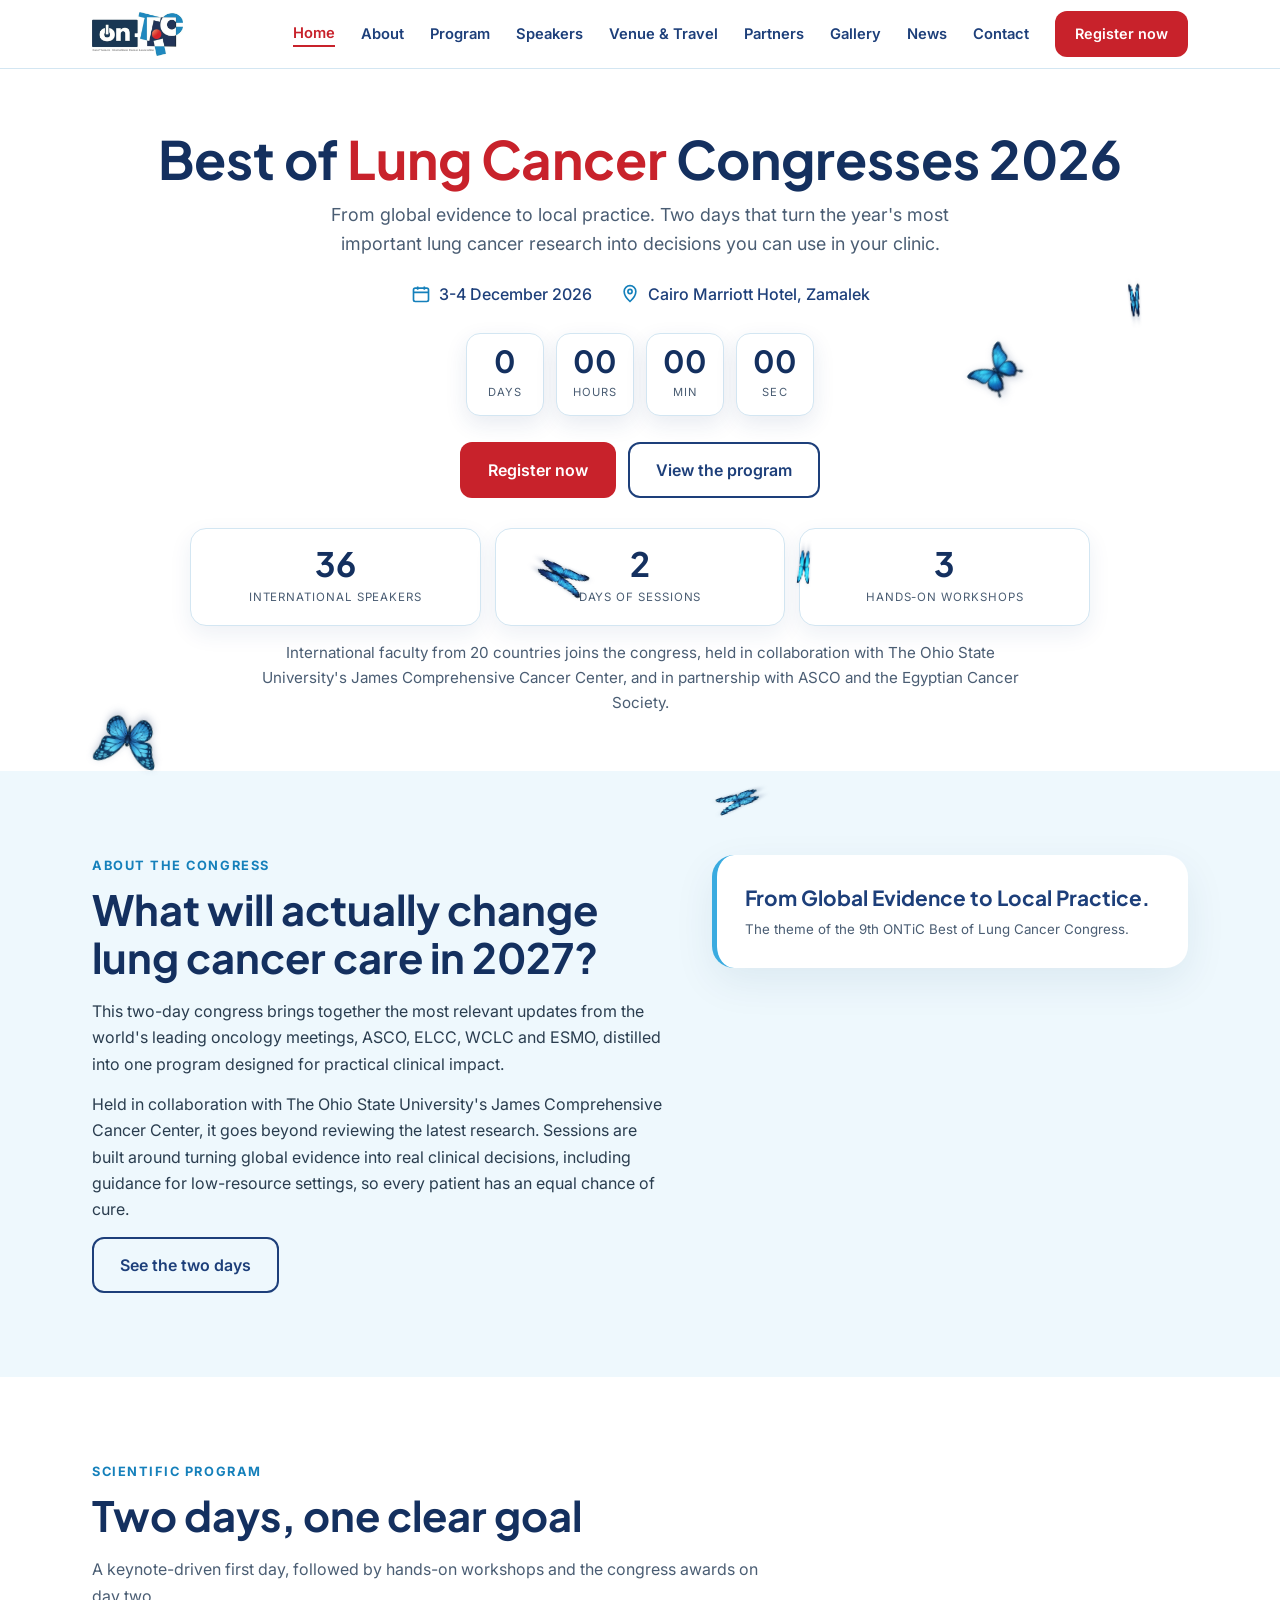
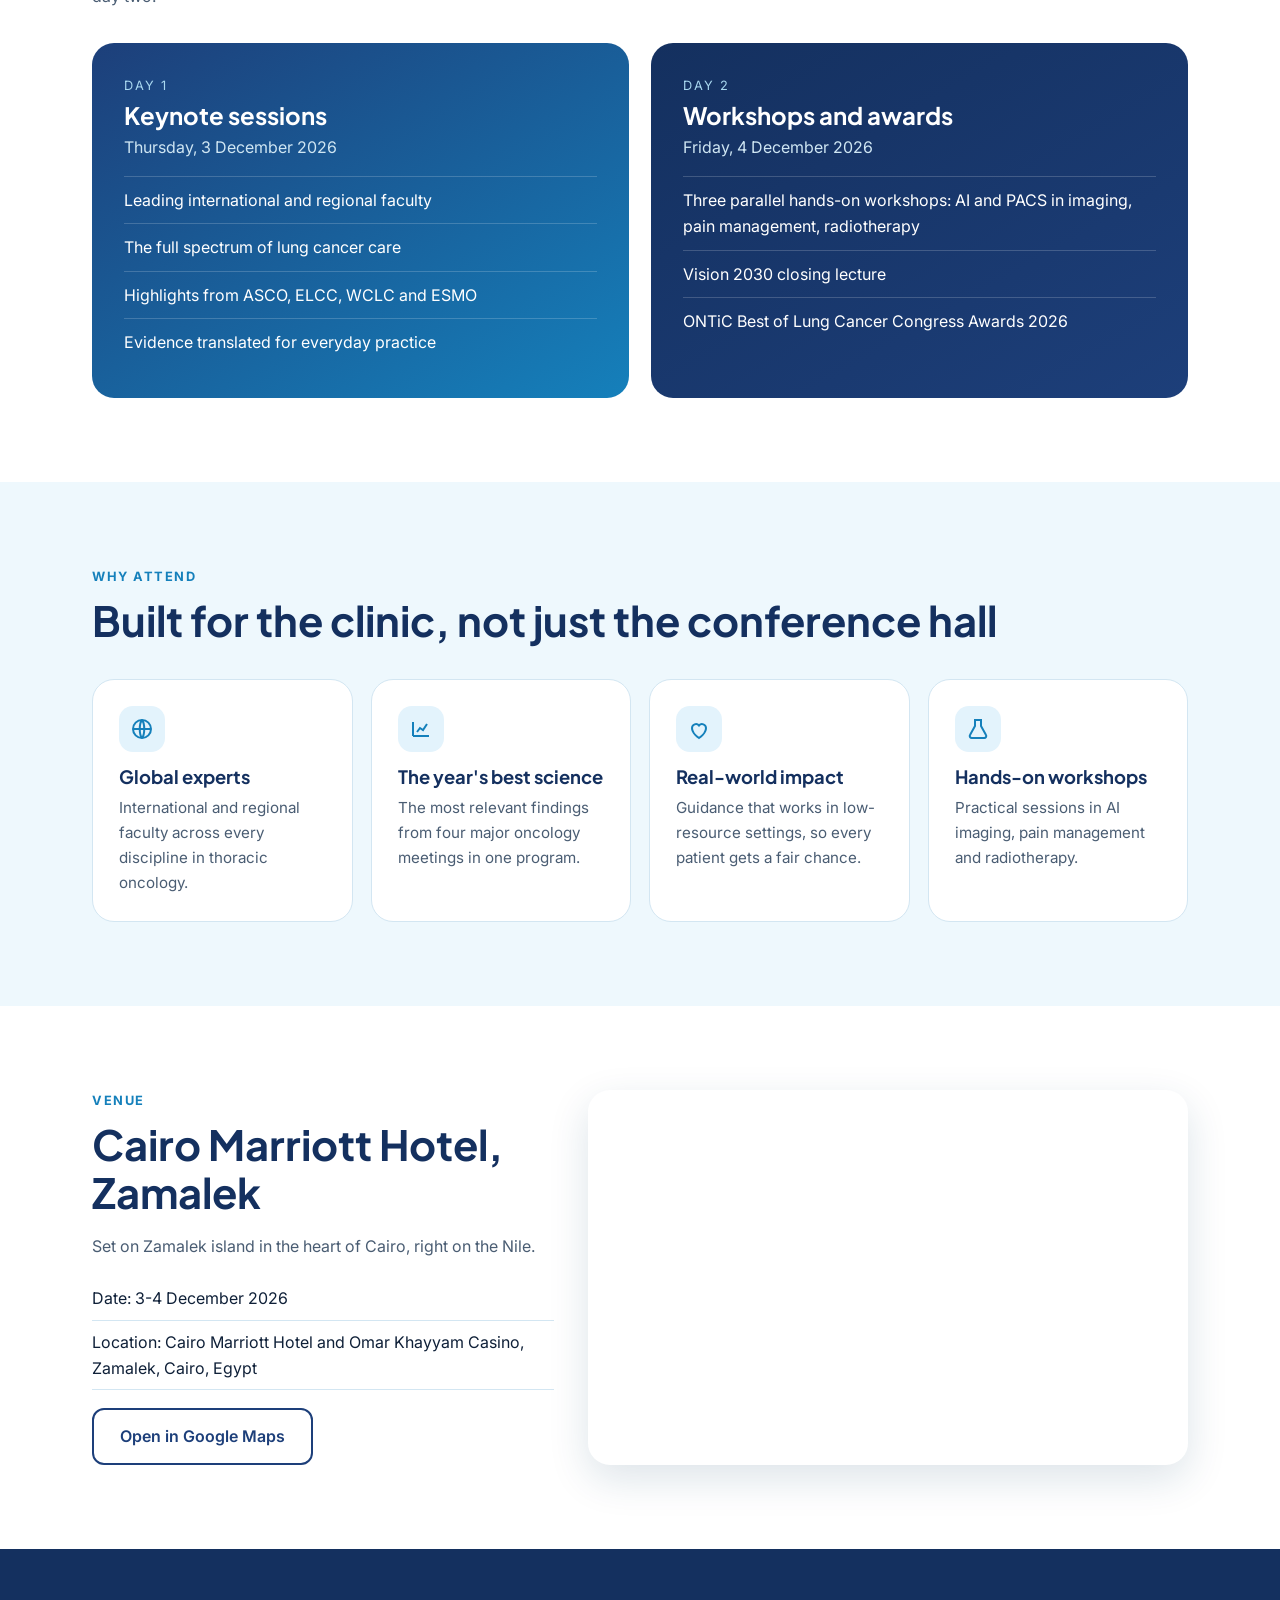
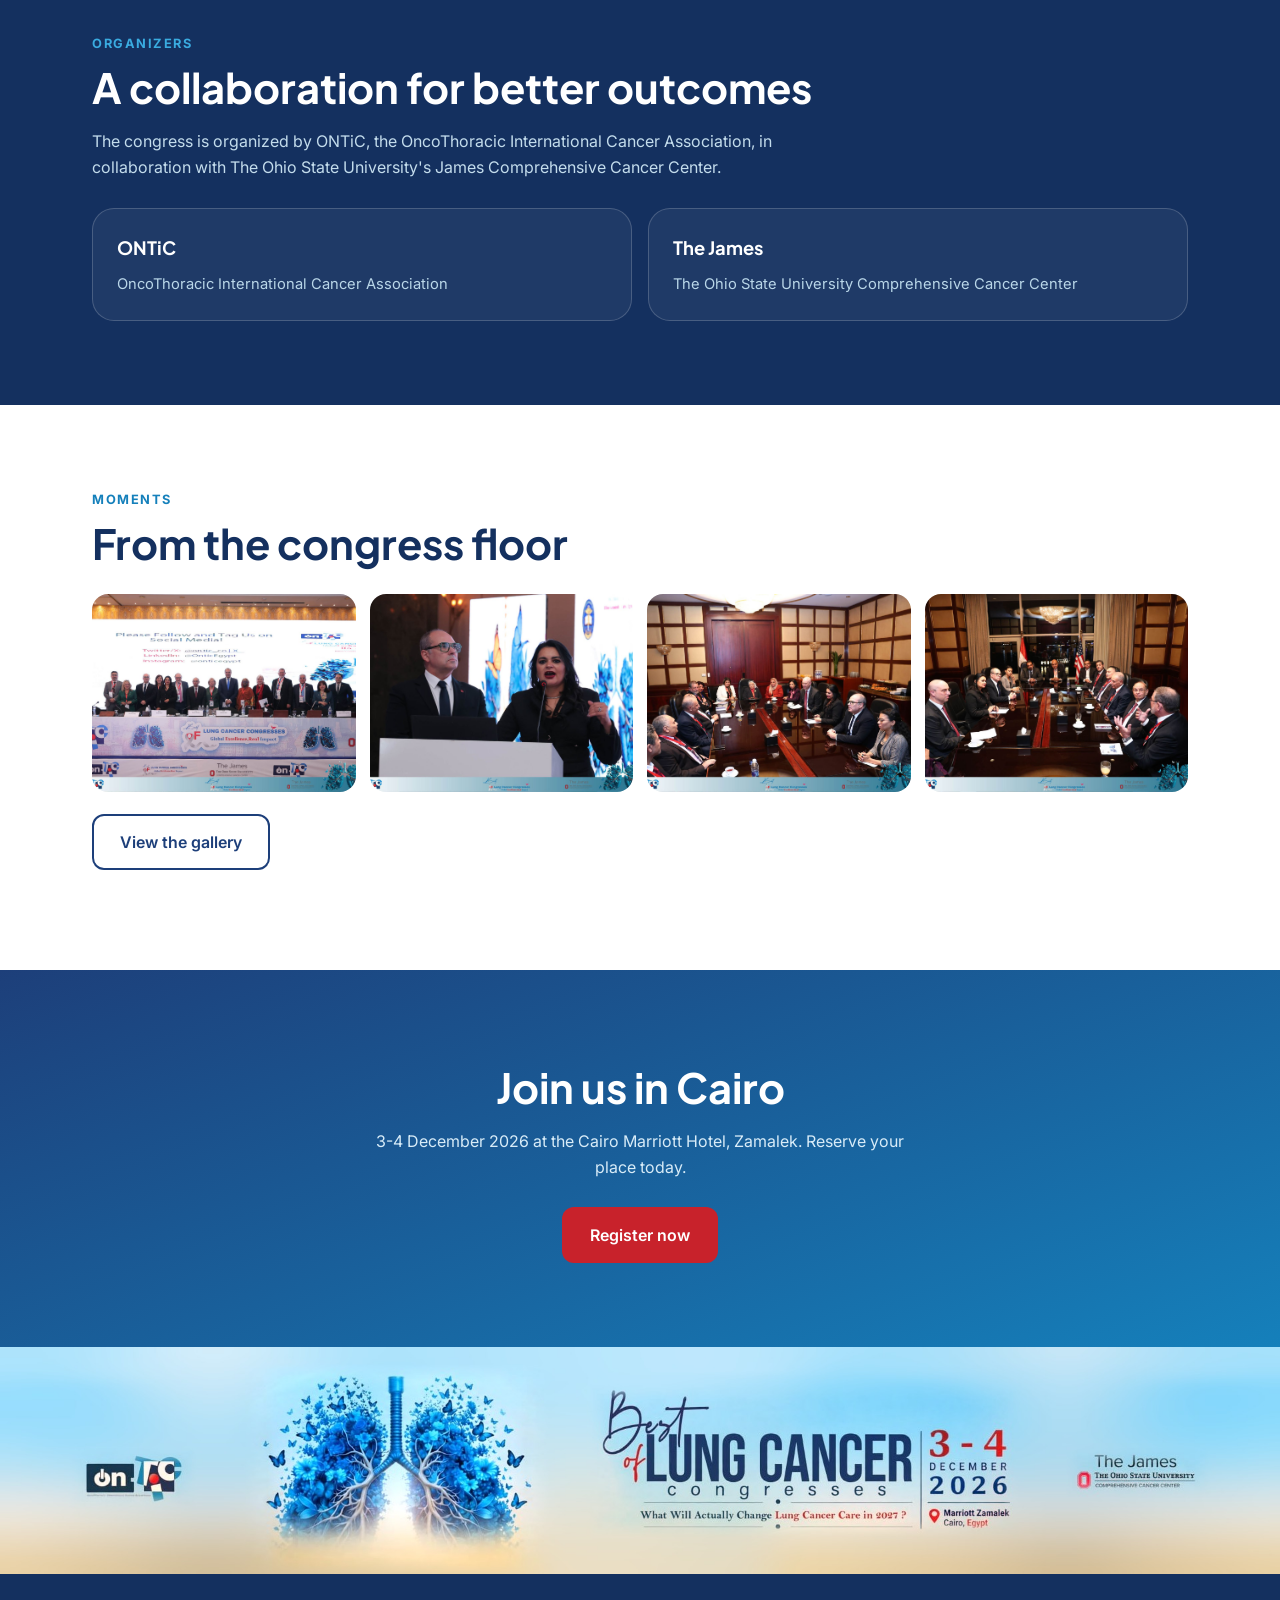
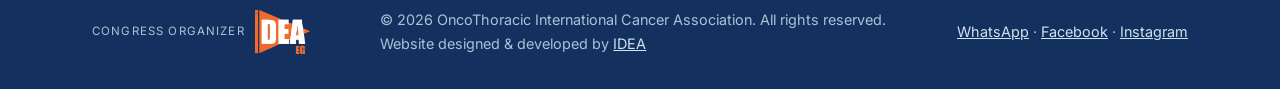
==== commit 6ee0cbbf: "Home: remove top banner image" ====
--- a/index.html
+++ b/index.html
@@ -21,7 +21,7 @@
 </div></header>
 
 <main id="top">
-<section class="home-hero"><div class="wrap"><picture><source media="(max-width: 767px)" srcset="img/brand/footer-mobile-750x700.jpg" width="750" height="700"><img class="banner" src="img/brand/footer-desktop-1920x340.jpg" width="1920" height="340" alt="Best of Lung Cancer Congresses, 3-4 December 2026, Marriott Zamalek, Cairo, Egypt. On-TC and The James, Ohio State University Comprehensive Cancer Center."></picture>
+<section class="home-hero"><div class="wrap">
 <h1>Best of <em>Lung Cancer</em> Congresses 2026</h1>
 <p class="lead">From global evidence to local practice. Two days that turn the year's most important lung cancer research into decisions you can use in your clinic.</p>
 <div class="facts"><div><svg viewBox="0 0 24 24"><rect x="3" y="5" width="18" height="16" rx="2"/><path d="M3 10h18M8 3v4M16 3v4"/></svg>3-4 December 2026</div><div><svg viewBox="0 0 24 24"><path d="M12 21s7-6.2 7-12a7 7 0 1 0-14 0c0 5.8 7 12 7 12z"/><circle cx="12" cy="9" r="2.5"/></svg>Cairo Marriott Hotel, Zamalek</div></div>
